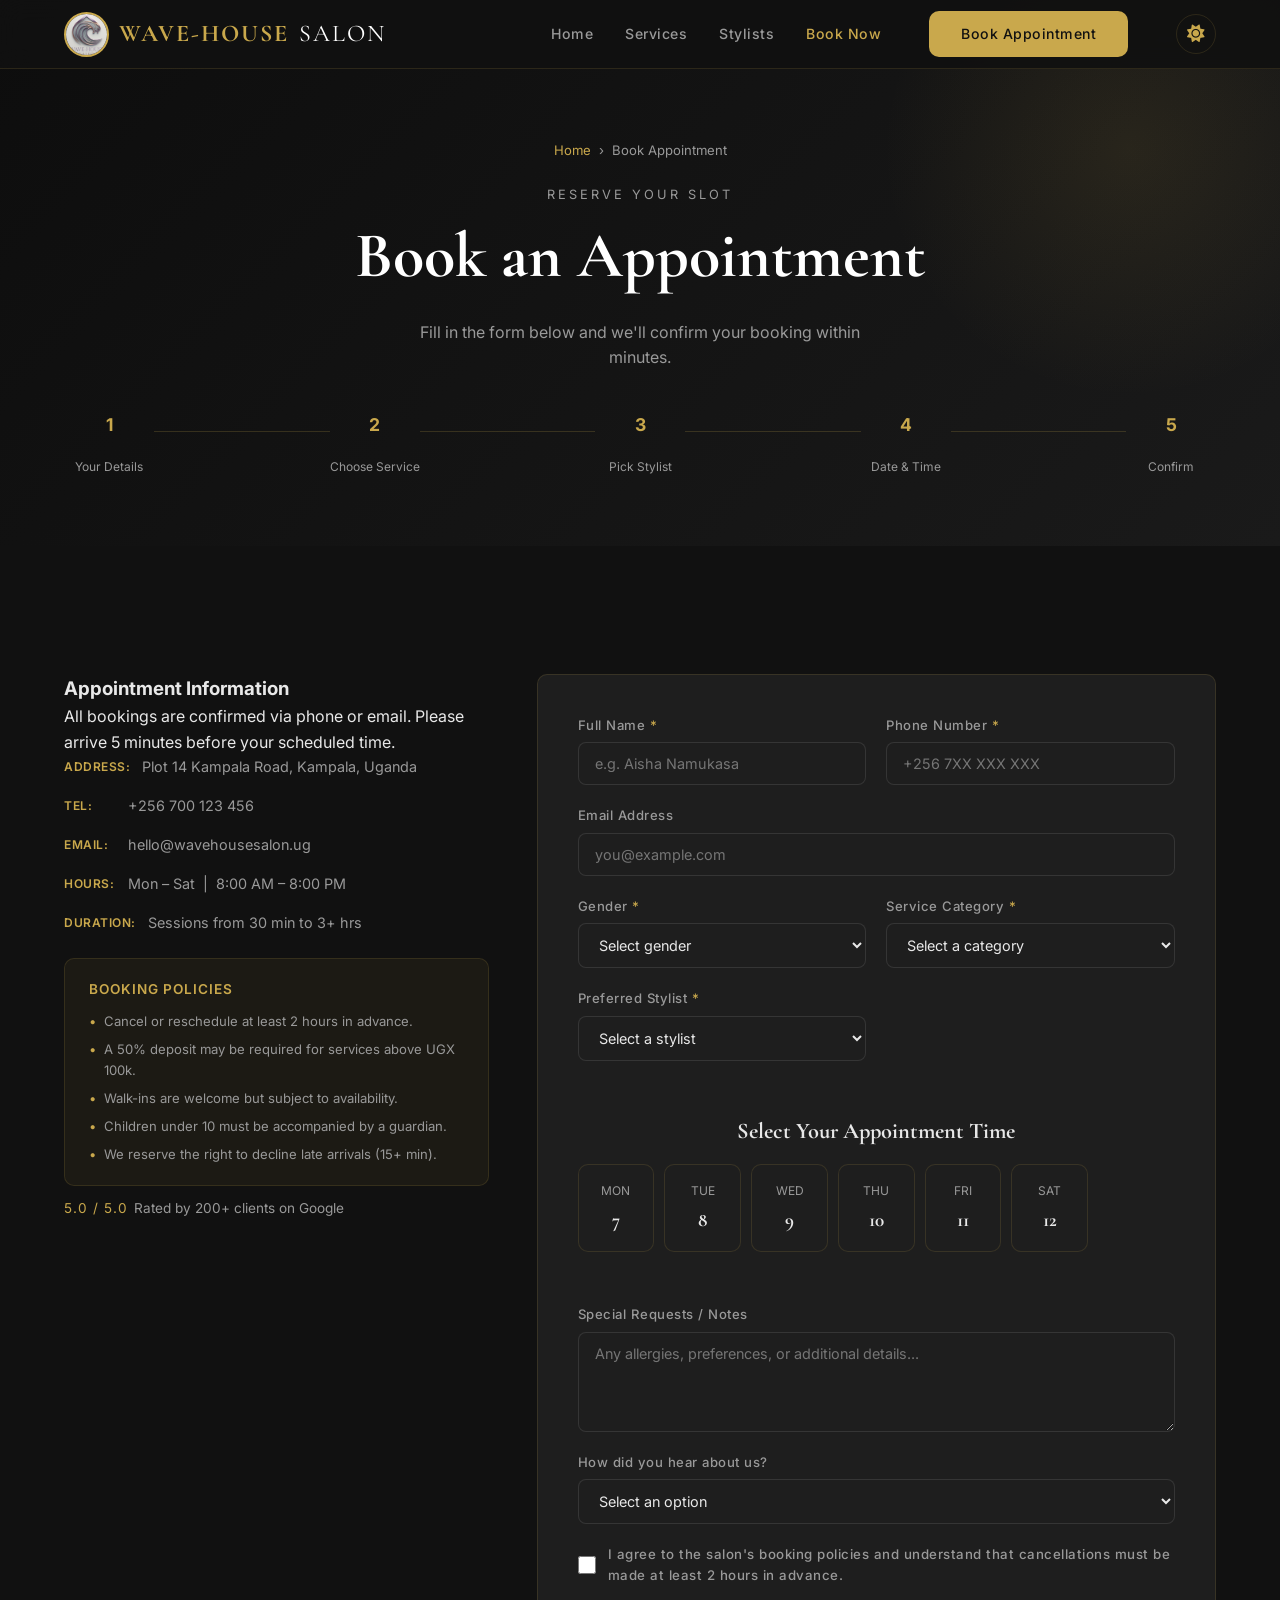
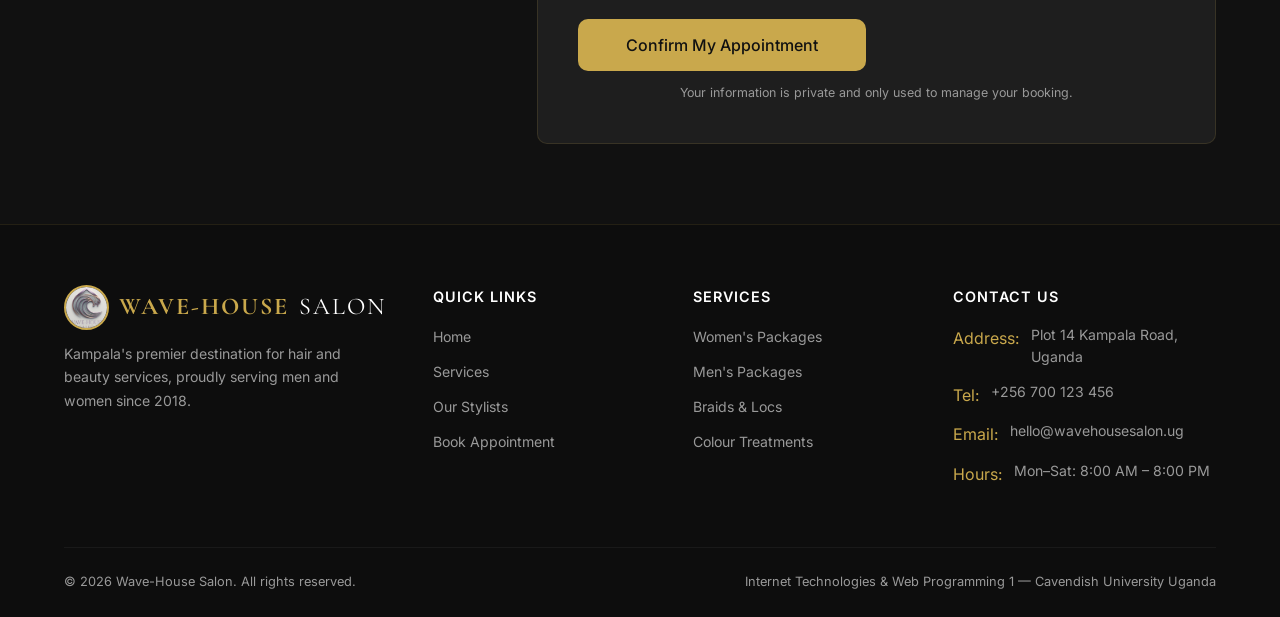
==== booking.html @ 5e9b8c86 "Added portfolio gallery with style images" ====
<!DOCTYPE html>
<html lang="en">
<head>
  <meta charset="UTF-8" />
  <meta name="viewport" content="width=device-width, initial-scale=1.0" />
  <meta name="description" content="Book a hair or beauty appointment at Wave-House Salon Kampala. Choose your service, stylist, and preferred date and time." />
  <title>Book Appointment | Wave-House Salon</title>
  <link rel="stylesheet" href="style.css" />
  <!-- Font Awesome for Icons -->
  <link rel="stylesheet" href="https://cdnjs.cloudflare.com/ajax/libs/font-awesome/6.0.0/css/all.min.css" />
  <!-- Theme Switcher Script (Head inclusion prevents flash) -->
  <script src="theme.js"></script>
  <style>
    /* Extra booking-page styles */
    .steps-row {
      display: flex;
      gap: 0;
      align-items: center;
      margin: 2.5rem 0 0;
      flex-wrap: wrap;
      justify-content: center;
    }
    .step {
      display: flex;
      align-items: center;
      gap: 0.6rem;
      flex-direction: column;
      text-align: center;
      min-width: 90px;
    }
    .step-num {
      color: var(--accent-color);
      font-weight: 700;
      font-size: 1.1rem;
      display: flex; align-items: center; justify-content: center;
      margin-bottom: 0.25rem;
    }
    .step-label { font-size: 0.75rem; color: var(--muted-clr); margin-top: 0.25rem; }
    .step-line {
      flex: 1;
      height: 1px;
      background: rgba(201,168,76,0.2);
      min-width: 30px;
      margin-bottom: 1.5rem;
    }
    .policy-box {
      background: rgba(201,168,76,0.06);
      border: 1px solid rgba(201,168,76,0.15);
      border-radius: var(--radius);
      padding: 1.25rem 1.5rem;
      margin-top: 1.5rem;
    }
    .policy-box h4 {
      font-size: 0.85rem;
      font-weight: 600;
      color: var(--accent-color);
      margin-bottom: 0.6rem;
      text-transform: uppercase;
      letter-spacing: 1px;
    }
    .policy-box ul {
      display: flex;
      flex-direction: column;
      gap: 0.45rem;
    }
    .policy-box ul li {
      font-size: 0.82rem;
      color: var(--muted-clr);
      display: flex;
      gap: 0.5rem;
      align-items: flex-start;
    }
    .policy-box ul li::before { content: '•'; color: var(--accent-color); }
    .rating-row {
      display: flex;
      align-items: center;
      gap: 0.35rem;
      margin-top: 0.75rem;
      font-size: 0.85rem;
      color: var(--muted-clr);
    }
    .stars { color: var(--accent-color); letter-spacing: 1px; }
    input[type="date"]::-webkit-calendar-picker-indicator,
    input[type="time"]::-webkit-calendar-picker-indicator {
      filter: invert(0.5); /* Responsive to theme */
      cursor: pointer;
    }
  </style>
</head>
<body>

  <!-- NAVBAR -->
  <nav class="navbar" role="navigation" aria-label="Main navigation">
    <div class="container nav-inner">
      <a href="index.html" class="nav-logo">
        <img src="logo.jpeg" alt="Wave-House Salon Logo">
        WAVE-HOUSE<span>SALON</span>
      </a>
      <ul class="nav-links">
        <li><a href="index.html" id="nav-home">Home</a></li>
        <li><a href="services.html" id="nav-services">Services</a></li>
        <li><a href="stylists.html" id="nav-stylists">Stylists</a></li>
        <li><a href="booking.html" class="active" id="nav-booking">Book Now</a></li>
        <li><a href="booking.html" class="btn btn-gold nav-cta" id="nav-cta-btn">Book Appointment</a></li>
        <li>
          <button class="theme-toggle" id="theme-toggle" aria-label="Toggle Light/Dark Mode">
            <i class="fas fa-moon"></i>
          </button>
        </li>
      </ul>
      <button class="hamburger" id="hamburger-btn" aria-label="Open menu" aria-expanded="false">
        <span></span><span></span><span></span>
      </button>
    </div>
  </nav>

  <div class="mobile-nav" id="mobile-nav" aria-hidden="true">
    <a href="index.html">Home</a>
    <a href="services.html">Services</a>
    <a href="stylists.html">Stylists</a>
    <a href="booking.html">Book Now</a>
    <a href="booking.html" class="btn btn-gold" style="text-align:center;margin-top:0.5rem;">Book Appointment</a>
  </div>

  <!-- PAGE HEADER -->
  <header class="page-header" id="page-header">
    <div class="container">
      <nav class="breadcrumb" aria-label="Breadcrumb">
        <a href="index.html">Home</a>
        <span>›</span>
        <span>Book Appointment</span>
      </nav>
      <p class="section-label">Reserve Your Slot</p>
      <h1>Book an Appointment</h1>
      <p>Fill in the form below and we'll confirm your booking within minutes.</p>

      <!-- Steps -->
      <div class="steps-row" aria-label="Booking steps">
        <div class="step">
          <div class="step-num">1</div>
          <span class="step-label">Your Details</span>
        </div>
        <div class="step-line"></div>
        <div class="step">
          <div class="step-num">2</div>
          <span class="step-label">Choose Service</span>
        </div>
        <div class="step-line"></div>
        <div class="step">
          <div class="step-num">3</div>
          <span class="step-label">Pick Stylist</span>
        </div>
        <div class="step-line"></div>
        <div class="step">
          <div class="step-num">4</div>
          <span class="step-label">Date &amp; Time</span>
        </div>
        <div class="step-line"></div>
        <div class="step">
          <div class="step-num">5</div>
          <span class="step-label">Confirm</span>
        </div>
      </div>
    </div>
  </header>

  <!-- BOOKING SECTION -->
  <section class="section booking-section" id="booking-section" aria-labelledby="booking-form-title">
    <div class="container">
      <div class="booking-wrapper">

        <!-- LEFT: Info Panel -->
        <aside aria-label="Booking information">
          <h3 id="booking-form-title">Appointment Information</h3>
          <p>All bookings are confirmed via phone or email. Please arrive 5 minutes before your scheduled time.</p>

          <div class="info-items" id="info-items">
            <div class="info-item">
              <span>Address:</span>
              <span>Plot 14 Kampala Road, Kampala, Uganda</span>
            </div>
            <div class="info-item">
              <span>Tel:</span>
              <span>+256 700 123 456</span>
            </div>
            <div class="info-item">
              <span>Email:</span>
              <span>hello@wavehousesalon.ug</span>
            </div>
            <div class="info-item">
              <span>Hours:</span>
              <span>Mon – Sat &nbsp;|&nbsp; 8:00 AM – 8:00 PM</span>
            </div>
            <div class="info-item">
              <span>Duration:</span>
              <span>Sessions from 30 min to 3+ hrs</span>
            </div>
          </div>

          <div class="policy-box" id="booking-policies">
            <h4>Booking Policies</h4>
            <ul>
              <li>Cancel or reschedule at least 2 hours in advance.</li>
              <li>A 50% deposit may be required for services above UGX 100k.</li>
              <li>Walk-ins are welcome but subject to availability.</li>
              <li>Children under 10 must be accompanied by a guardian.</li>
              <li>We reserve the right to decline late arrivals (15+ min).</li>
            </ul>
          </div>

          <div class="rating-row" id="salon-rating">
            <span class="stars">5.0 / 5.0</span>
            <span>Rated by 200+ clients on Google</span>
          </div>
        </aside>

        <!-- RIGHT: Booking Form -->
        <div class="booking-form-card" id="booking-form-card">
          <form id="booking-form" novalidate aria-labelledby="booking-form-title">
            <div class="form-grid">

              <!-- Full Name -->
              <div class="form-group" id="group-fullname">
                <label for="fullname">Full Name <span style="color:var(--accent-color)">*</span></label>
                <input
                  type="text"
                  id="fullname"
                  name="fullname"
                  placeholder="e.g. Aisha Namukasa"
                  required
                  autocomplete="name"
                />
              </div>

              <!-- Phone -->
              <div class="form-group" id="group-phone">
                <label for="phone">Phone Number <span style="color:var(--accent-color)">*</span></label>
                <input
                  type="tel"
                  id="phone"
                  name="phone"
                  placeholder="+256 7XX XXX XXX"
                  required
                  autocomplete="tel"
                />
              </div>

              <!-- Email -->
              <div class="form-group form-col-2" id="group-email">
                <label for="email">Email Address</label>
                <input
                  type="email"
                  id="email"
                  name="email"
                  placeholder="you@example.com"
                  autocomplete="email"
                />
              </div>

              <!-- Gender -->
              <div class="form-group" id="group-gender">
                <label for="gender">Gender <span style="color:var(--clr-gold)">*</span></label>
                <select id="gender" name="gender" required>
                  <option value="" disabled selected>Select gender</option>
                  <option value="female">Female</option>
                  <option value="male">Male</option>
                  <option value="prefer-not">Prefer not to say</option>
                </select>
              </div>

              <!-- Service Category -->
              <div class="form-group" id="group-category">
                <label for="service-category">Service Category <span style="color:var(--clr-gold)">*</span></label>
                <select id="service-category" name="service-category" required>
                  <option value="" disabled selected>Select a category</option>
                  <optgroup label="Women's Services">
                    <option value="wash-blowout">Wash &amp; Blowout — UGX 45,000</option>
                    <option value="colour-highlights">Colour &amp; Highlights — UGX 120,000</option>
                    <option value="balayage">Balayage &amp; Ombré — UGX 160,000</option>
                    <option value="box-braids">Box Braids — UGX 80,000</option>
                    <option value="knotless-braids">Knotless Braids — UGX 100,000</option>
                    <option value="weave-install">Weave Installation — UGX 90,000</option>
                  </optgroup>
                  <optgroup label="Men's Services">
                    <option value="classic-cut">Classic Haircut — UGX 30,000</option>
                    <option value="fade-cut">Fade &amp; Taper — UGX 35,000</option>
                    <option value="beard-trim">Beard Trim &amp; Shape — UGX 20,000</option>
                    <option value="cut-beard-combo">Cut &amp; Beard Combo — UGX 45,000</option>
                  </optgroup>
                  <optgroup label="Unisex">
                    <option value="dreadlock-install">Dreadlock Installation — UGX 150,000</option>
                    <option value="loc-retwist">Loc Retwist — UGX 60,000</option>
                  </optgroup>
                </select>
              </div>

              <!-- Preferred Stylist -->
              <div class="form-group" id="group-stylist">
                <label for="stylist">Preferred Stylist <span style="color:var(--clr-gold)">*</span></label>
                <select id="stylist" name="stylist" required>
                  <option value="" disabled selected>Select a stylist</option>
                  <option value="amara-nakato">Amara Nakato — Senior Stylist (Women's)</option>
                  <option value="grace-atim">Grace Atim — Colour Specialist (Women's)</option>
                  <option value="sarah-nambi">Sarah Nambi — Braids &amp; Weaves Specialist</option>
                  <option value="david-ssemakula">David Ssemakula — Master Barber (Men's)</option>
                  <option value="brian-kato">Brian Kato — Barber &amp; Loctician</option>
                  <option value="james-okello">James Okello — Men's Stylist</option>
                  <option value="no-preference">No Preference (Next Available)</option>
                </select>
              </div>

              <!-- Interactive Calendar Section -->
              <section class="calendar-section" id="booking-calendar">
                <h3 class="calendar-header">Select Your Appointment Time</h3>
                <div class="calendar-container" id="calendar-grid">
                  <!-- JS will populate dates here -->
                </div>
                
                <div id="slots-wrapper" style="display:none;">
                  <h4 style="font-size:0.9rem; color:var(--muted-clr); margin-bottom:0.5rem;">Available Slots</h4>
                  <div class="slots-container" id="time-slots">
                    <!-- JS will populate slots here -->
                  </div>
                </div>

                <!-- Hidden inputs to store selection for form submission -->
                <input type="hidden" id="appt-date" name="appt-date" required>
                <input type="hidden" id="appt-time" name="appt-time" required>
              </section>

              <!-- Special Requests -->
              <div class="form-group form-col-2" id="group-notes">
                <label for="notes">Special Requests / Notes</label>
                <textarea
                  id="notes"
                  name="notes"
                  placeholder="Any allergies, preferences, or additional details..."
                ></textarea>
              </div>

              <!-- How did you hear -->
              <div class="form-group form-col-2" id="group-referral">
                <label for="referral">How did you hear about us?</label>
                <select id="referral" name="referral">
                  <option value="" disabled selected>Select an option</option>
                  <option value="google">Google Search</option>
                  <option value="instagram">Instagram</option>
                  <option value="facebook">Facebook</option>
                  <option value="friend">Friend / Family Referral</option>
                  <option value="walk-in">Walk-in / Signage</option>
                  <option value="other">Other</option>
                </select>
              </div>

              <!-- Terms -->
              <div class="form-group form-col-2" id="group-terms" style="flex-direction:row;align-items:center;gap:0.75rem;">
                <input
                  type="checkbox"
                  id="terms"
                  name="terms"
                  required
                  style="width:18px;height:18px;accent-color:var(--clr-gold);flex-shrink:0;"
                />
                <label for="terms" style="font-size:0.83rem;color:var(--clr-muted);cursor:pointer;">
                  I agree to the salon's booking policies and understand that cancellations must be made at least 2 hours in advance.
                </label>
              </div>

              <!-- Submit -->
              <div class="form-col-2" style="grid-column:span 1;">
                <button type="submit" class="btn btn-gold form-submit" id="submit-btn">
                  Confirm My Appointment
                </button>
              </div>

            </div><!-- /form-grid -->

            <p class="form-note" id="form-note">
              Your information is private and only used to manage your booking.
            </p>

            <!-- Success Message -->
            <div class="success-msg" id="success-msg" role="alert" aria-live="polite">
              Booking received! We'll contact you shortly on the number provided to confirm your slot.
            </div>

          </form>
        </div>

      </div><!-- /booking-wrapper -->
    </div>
  </section>

  <!-- FOOTER -->
  <footer class="footer" id="main-footer">
    <div class="container">
      <div class="footer-grid">
        <div class="footer-brand">
          <a href="index.html" class="nav-logo">
            <img src="logo.jpeg" alt="Wave-House Salon Logo">
            WAVE-HOUSE<span>SALON</span>
          </a>
          <p>Kampala's premier destination for hair and beauty services, proudly serving men and women since 2018.</p>
        </div>
        <div class="footer-col">
          <h4>Quick Links</h4>
          <ul>
            <li><a href="index.html">Home</a></li>
            <li><a href="services.html">Services</a></li>
            <li><a href="stylists.html">Our Stylists</a></li>
            <li><a href="booking.html">Book Appointment</a></li>
          </ul>
        </div>
        <div class="footer-col">
          <h4>Services</h4>
          <ul>
            <li><a href="services.html#women">Women's Packages</a></li>
            <li><a href="services.html#men">Men's Packages</a></li>
            <li><a href="services.html#braids">Braids &amp; Locs</a></li>
            <li><a href="services.html#colour">Colour Treatments</a></li>
          </ul>
        </div>
        <div class="footer-col">
          <h4>Contact Us</h4>
          <div class="footer-contact-item"><span>Address:</span><span>Plot 14 Kampala Road, Uganda</span></div>
          <div class="footer-contact-item"><span>Tel:</span><span>+256 700 123 456</span></div>
          <div class="footer-contact-item"><span>Email:</span><span>hello@wavehousesalon.ug</span></div>
          <div class="footer-contact-item"><span>Hours:</span><span>Mon–Sat: 8:00 AM – 8:00 PM</span></div>
        </div>
      </div>
      <div class="footer-bottom">
        <p>&copy; 2026 Wave-House Salon. All rights reserved.</p>
        <p>Internet Technologies &amp; Web Programming 1 — Cavendish University Uganda</p>
      </div>
    </div>
  </footer>

  <script>
    // --- Select Elements ---
    const hamburger      = document.getElementById('hamburger-btn');
    const mobileNav      = document.getElementById('mobile-nav');
    const calendarGrid   = document.getElementById('calendar-grid');
    const slotsWrapper   = document.getElementById('slots-wrapper');
    const timeSlots      = document.getElementById('time-slots');
    const apptDateInput  = document.getElementById('appt-date');
    const apptTimeInput  = document.getElementById('appt-time');
    const stylistSelect  = document.getElementById('stylist');
    const submitBtn      = document.getElementById('submit-btn');
    const form           = document.getElementById('booking-form');
    const successMsg     = document.getElementById('success-msg');

    // --- Mobile menu ---
    if (hamburger && mobileNav) {
      hamburger.addEventListener('click', () => {
        const isOpen = mobileNav.classList.toggle('open');
        hamburger.setAttribute('aria-expanded', isOpen);
        mobileNav.setAttribute('aria-hidden', !isOpen);
      });
      mobileNav.querySelectorAll('a').forEach(link => {
        link.addEventListener('click', () => {
          mobileNav.classList.remove('open');
          hamburger.setAttribute('aria-expanded', 'false');
        });
      });
    }

    // --- Interactive Calendar Logic ---
    const bookedAppointments = [
      { date: new Date().toISOString().split('T')[0], time: '10:00', stylist: 'amara-nakato' },
      { date: new Date().toISOString().split('T')[0], time: '14:00', stylist: 'amara-nakato' }
    ];

    function initCalendar() {
      if (!calendarGrid) return;
      calendarGrid.innerHTML = ''; // Clear fallback
      const days = ['Sun', 'Mon', 'Tue', 'Wed', 'Thu', 'Fri', 'Sat'];
      const today = new Date();
      
      for (let i = 0; i < 7; i++) {
        const date = new Date();
        date.setDate(today.getDate() + i);
        if (date.getDay() === 0) continue; // Skip Sundays

        const dateString = date.toISOString().split('T')[0];
        const dayCard = document.createElement('div');
        dayCard.className = 'calendar-day';
        dayCard.innerHTML = `<span class="day-name">${days[date.getDay()]}</span><span class="day-date">${date.getDate()}</span>`;
        
        dayCard.addEventListener('click', () => {
          document.querySelectorAll('.calendar-day').forEach(d => d.classList.remove('active'));
          dayCard.classList.add('active');
          apptDateInput.value = dateString;
          showTimeSlots(dateString);
        });
        calendarGrid.appendChild(dayCard);
      }
    }

    function showTimeSlots(date) {
      if (!slotsWrapper || !timeSlots) return;
      slotsWrapper.style.display = 'block';
      timeSlots.innerHTML = '';
      const stylist = stylistSelect.value;
      const hours = ['08:00', '09:00', '10:00', '11:00', '12:00', '13:00', '14:00', '15:00', '16:00', '17:00', '18:00', '19:00'];
      
      hours.forEach(time => {
        const isBooked = bookedAppointments.some(app => app.date === date && app.time === time && app.stylist === stylist);
        const slot = document.createElement('div');
        slot.className = `time-slot ${isBooked ? 'booked' : 'available'}`;
        slot.textContent = time;
        
        if (!isBooked) {
          slot.addEventListener('click', () => {
            document.querySelectorAll('.time-slot').forEach(s => s.classList.remove('selected'));
            slot.classList.add('selected');
            apptTimeInput.value = time;
          });
        }
        timeSlots.appendChild(slot);
      });
      apptTimeInput.value = '';
    }

    if (stylistSelect) {
      stylistSelect.addEventListener('change', () => {
        if (apptDateInput.value) showTimeSlots(apptDateInput.value);
      });
    }

    initCalendar();

    // --- Pre-fill service from URL ---
    const params = new URLSearchParams(window.location.search);
    const serviceParam = params.get('service');
    if (serviceParam) {
      const select = document.getElementById('service-category');
      if (select) {
        const option = select.querySelector(`option[value="${serviceParam}"]`);
        if (option) { option.selected = true; }
      }
    }

    // --- Form submission ---
    if (form) {
      form.addEventListener('submit', (e) => {
        e.preventDefault();
        const required = form.querySelectorAll('[required]');
        let valid = true;
        required.forEach(field => {
          if (!field.value.trim() && field.type !== 'checkbox') {
            field.style.borderColor = '#e05a5a';
            valid = false;
          } else if (field.type === 'checkbox' && !field.checked) {
            valid = false;
          } else {
            field.style.borderColor = '';
          }
        });

        if (!valid) {
          submitBtn.textContent = 'Please select a date and time';
          submitBtn.style.background = '#444';
          setTimeout(() => {
            submitBtn.textContent = 'Confirm My Appointment';
            submitBtn.style.background = '';
          }, 2500);
          return;
        }

        submitBtn.textContent = 'Submitting...';
        submitBtn.disabled = true;

        setTimeout(() => {
          bookedAppointments.push({
            date: apptDateInput.value,
            time: apptTimeInput.value,
            stylist: stylistSelect.value
          });

          successMsg.style.display = 'block';
          form.reset();
          document.querySelectorAll('.calendar-day').forEach(d => d.classList.remove('active'));
          slotsWrapper.style.display = 'none';
          submitBtn.textContent = 'Confirm My Appointment';
          submitBtn.disabled = false;
          successMsg.scrollIntoView({ behavior: 'smooth', block: 'nearest' });
        }, 1200);
      });
    }

  </script>

</body>
</html>
---- style.css ----
/* ===========================
   Wave-House Salon — Global Styles
   style.css
   =========================== */

/* --- Google Fonts --- */
@import url('https://fonts.googleapis.com/css2?family=Cormorant+Garamond:wght@400;600;700&family=Inter:wght@300;400;500;600&display=swap');

/* --- CSS Custom Properties --- */
:root {
  /* Default: Light Mode */
  --bg-color:     #f4f4f4;
  --text-color:   #111111;
  --accent-color: #c9a84c;
  --card-bg:      #ffffff;
  --nav-bg:       rgba(244, 244, 244, 0.95);
  --border-clr:   rgba(0,0,0,0.1);
  --muted-clr:    #666666;
  
  --clr-gold:    #c9a84c;
  --clr-gold-lt: #e2c97e;
  --radius:      10px;
  --shadow:      0 8px 32px rgba(0,0,0,0.1);
  --transition:  0.4s ease;
  --font-head:   'Cormorant Garamond', serif;
  --font-body:   'Inter', sans-serif;
  --max-w:       1200px;

  /* Theme-aware backgrounds */
  --hero-bg:     linear-gradient(135deg, #ffffff 0%, #f4f4f4 100%);
  --footer-bg:   #ffffff;
  --header-bg:   linear-gradient(135deg, #f4f4f4, #ffffff);
  --cta-bg:      linear-gradient(135deg, #fcfcfc, #f4f4f4);
  
  /* Missing variables for consistency */
  --clr-white:   #111111; /* Dark in light mode */
  --clr-card:    #ffffff;
  --clr-muted:   #666666;
  --clr-dark3:   #e0e0e0;
}

[data-theme="dark"] {
  --bg-color:     #111111;
  --text-color:   #e8e8e8;
  --accent-color: #c9a84c;
  --card-bg:      #1e1e1e;
  --nav-bg:       rgba(17,17,17,0.92);
  --border-clr:   rgba(201,168,76,0.15);
  --muted-clr:    #999999;
  --shadow:       0 8px 32px rgba(0,0,0,0.45);

  /* Section Backgrounds */
  --hero-bg:     linear-gradient(135deg, #0d0d0d 0%, #1a1a1a 50%, #0f0e0b 100%);
  --footer-bg:   #0d0d0d;
  --header-bg:   linear-gradient(135deg, #0d0d0d, #1a1a1a);
  --cta-bg:      linear-gradient(135deg, #1a1408, #1e1a0e);

  /* Consistency variables */
  --clr-white:   #ffffff;
  --clr-card:    #1e1e1e;
  --clr-muted:   #999999;
  --clr-dark3:   #252525;
  --clr-gold:    #c9a84c;
}

/* --- Reset --- */
*, *::before, *::after { box-sizing: border-box; margin: 0; padding: 0; }
html { scroll-behavior: smooth; }
body {
  font-family: var(--font-body);
  background: var(--bg-color);
  color: var(--text-color);
  line-height: 1.6;
  font-size: 16px;
  transition: background-color var(--transition), color var(--transition);
}
img { max-width: 100%; display: block; }
a  { text-decoration: none; color: inherit; }
ul { list-style: none; }

/* --- Utility Classes --- */
.container  { width: 90%; max-width: var(--max-w); margin: 0 auto; }
.section    { padding: 80px 0; }
.section-sm { padding: 50px 0; }
.text-gold  { color: var(--accent-color); }
.text-center{ text-align: center; }
.mt-1 { margin-top: 0.5rem; }
.mt-2 { margin-top: 1rem;   }
.mt-3 { margin-top: 1.5rem; }
.mt-4 { margin-top: 2rem;   }

.section-label {
  font-size: 0.8rem;
  letter-spacing: 3px;
  text-transform: uppercase;
  color: var(--accent-color);
  margin-bottom: 0.5rem;
}
.section-title {
  font-family: var(--font-head);
  font-size: clamp(2rem, 5vw, 3rem);
  font-weight: 700;
  line-height: 1.2;
  color: var(--text-color);
}
.section-sub {
  color: var(--muted-clr);
  max-width: 560px;
  margin: 0.75rem auto 0;
}

/* --- Buttons --- */
.btn {
  display: inline-block;
  padding: 0.75rem 2rem;
  border-radius: var(--radius);
  font-family: var(--font-body);
  font-size: 0.9rem;
  font-weight: 500;
  cursor: pointer;
  transition: var(--transition);
  border: none;
}
.btn-gold {
  background: var(--accent-color);
  color: #111;
}
.btn-gold:hover { background: var(--clr-gold-lt); transform: translateY(-2px); }
.btn-outline {
  background: transparent;
  border: 1.5px solid var(--accent-color);
  color: var(--accent-color);
}
.btn-outline:hover {
  background: var(--accent-color);
  color: #111;
  transform: translateY(-2px);
}

/* ===========================
   NAVBAR
   =========================== */
.navbar {
  position: fixed;
  top: 0; left: 0; right: 0;
  z-index: 1000;
  background: var(--nav-bg);
  backdrop-filter: blur(12px);
  border-bottom: 1px solid var(--border-clr);
  transition: var(--transition);
}
.nav-inner {
  display: flex;
  align-items: center;
  justify-content: space-between;
  height: 68px;
}
.nav-logo {
  display: flex;
  align-items: center;
  gap: 10px;
  font-family: var(--font-head);
  font-size: 1.5rem;
  font-weight: 700;
  letter-spacing: 2px;
  color: var(--accent-color);
  text-decoration: none;
}
.nav-logo img {
  height: 45px;
  width: 45px;
  object-fit: cover;
  border-radius: 50%;
  border: 2px solid var(--accent-color);
}
.nav-logo span {
  color: var(--clr-white);
  font-weight: 400;
}
.theme-toggle {
  background: none;
  border: 1px solid var(--border-clr);
  color: var(--accent-color);
  width: 40px;
  height: 40px;
  border-radius: 50%;
  display: flex;
  align-items: center;
  justify-content: center;
  cursor: pointer;
  transition: var(--transition);
  margin-left: 1rem;
  font-size: 1.1rem;
}
.theme-toggle:hover {
  background: var(--accent-color);
  color: #111;
  transform: rotate(15deg);
}
.nav-links {
  display: none;
  gap: 2rem;
  align-items: center;
}
.nav-links a {
  font-size: 0.88rem;
  font-weight: 500;
  color: var(--muted-clr);
  letter-spacing: 0.5px;
  transition: color var(--transition);
}
.nav-links a:hover, .nav-links a.active { color: var(--accent-color); }
.nav-links a.btn { color: #111; }
.nav-cta { margin-left: 1rem; }
.hamburger {
  display: flex;
  flex-direction: column;
  gap: 5px;
  cursor: pointer;
  padding: 4px;
  background: none;
  border: none;
}
.hamburger span {
  display: block;
  width: 24px;
  height: 2px;
  background: var(--accent-color);
  transition: var(--transition);
}
/* Mobile Nav */
.mobile-nav {
  display: none;
  position: fixed;
  top: 68px; left: 0; right: 0;
  background: var(--bg-color);
  border-top: 1px solid rgba(201,168,76,0.15);
  padding: 1.5rem 2rem;
  z-index: 999;
  flex-direction: column;
  gap: 1rem;
}
.mobile-nav.open { display: flex; }
.mobile-nav a {
  color: var(--muted-clr);
  font-size: 1rem;
  padding: 0.5rem 0;
  border-bottom: 1px solid rgba(255,255,255,0.05);
  transition: color var(--transition);
}
.mobile-nav a:hover { color: var(--accent-color); }
.mobile-nav a.btn { color: #111; }

/* ===========================
   HERO SECTION
   =========================== */
.hero {
  min-height: 100vh;
  display: flex;
  align-items: center;
  position: relative;
  overflow: hidden;
  padding-top: 68px;
  background: var(--hero-bg);
}
.hero::before {
  content: '';
  position: absolute;
  top: -200px; right: -200px;
  width: 600px; height: 600px;
  background: radial-gradient(circle, rgba(177,151,196,0.12) 0%, transparent 70%);
  pointer-events: none;
}
.hero::after {
  content: '';
  position: absolute;
  bottom: -150px; left: -150px;
  width: 400px; height: 400px;
  background: radial-gradient(circle, rgba(177,151,196,0.07) 0%, transparent 70%);
  pointer-events: none;
}
.hero-content {
  position: relative;
  z-index: 1;
  max-width: 680px;
}
.hero-badge {
  display: inline-flex;
  align-items: center;
  gap: 0.5rem;
  font-size: 0.78rem;
  color: var(--accent-color);
  letter-spacing: 2px;
  text-transform: uppercase;
  margin-bottom: 1.5rem;
}
.hero h1 {
  font-family: var(--font-head);
  font-size: clamp(2.8rem, 7vw, 5.5rem);
  font-weight: 700;
  line-height: 1.1;
  color: var(--clr-white);
  margin-bottom: 1.25rem;
}
.hero h1 em {
  font-style: italic;
  color: var(--accent-color);
}
.hero p {
  font-size: 1.05rem;
  color: var(--muted-clr);
  max-width: 500px;
  margin-bottom: 2.5rem;
  line-height: 1.8;
}
.hero-actions { display: flex; gap: 1rem; flex-wrap: wrap; }
.hero-stats {
  margin-top: 4rem;
  display: flex;
  gap: 2.5rem;
  flex-wrap: wrap;
}
.stat-item { text-align: left; }
.stat-num {
  font-family: var(--font-head);
  font-size: 2.2rem;
  font-weight: 700;
  color: var(--accent-color);
  display: block;
}
.stat-label { font-size: 0.78rem; color: var(--muted-clr); letter-spacing: 1px; }

/* ===========================
   FEATURES / VALUE PROPS
   =========================== */
.features-grid {
  display: grid;
  grid-template-columns: 1fr;
  gap: 1.5rem;
  margin-top: 3rem;
}
.feature-card {
  background: var(--card-bg);
  border: 1px solid rgba(177,151,196,0.1);
  border-radius: var(--radius);
  padding: 2rem;
  transition: var(--transition);
  position: relative;
  overflow: hidden;
}
.feature-card:hover {
  border-color: rgba(177,151,196,0.4);
  transform: translateY(-4px);
  box-shadow: var(--shadow);
}
.feature-icon {
  font-family: var(--font-head);
  font-size: 2rem;
  font-weight: 700;
  color: var(--accent-color);
  margin-bottom: 1rem;
  display: block;
  letter-spacing: 1px;
}
.feature-card h3 {
  font-family: var(--font-head);
  font-size: 1.4rem;
  color: var(--clr-white);
  margin-bottom: 0.5rem;
}
.feature-card p { color: var(--muted-clr); font-size: 0.9rem; }

/* ===========================
   SERVICES PREVIEW (index)
   =========================== */
.services-preview {
  background: var(--bg-color);
}
.services-tabs {
  display: flex;
  gap: 1rem;
  margin: 2rem 0;
  border-bottom: 1px solid rgba(255,255,255,0.08);
  padding-bottom: 0;
  flex-wrap: wrap;
}
.tab-btn {
  background: none;
  border: none;
  color: var(--muted-clr);
  font-family: var(--font-body);
  font-size: 0.9rem;
  font-weight: 500;
  padding: 0.6rem 1.5rem;
  cursor: pointer;
  border-bottom: 2px solid transparent;
  margin-bottom: -1px;
  transition: var(--transition);
}
.tab-btn.active, .tab-btn:hover {
  color: var(--accent-color);
  border-bottom-color: var(--accent-color);
}
.tab-panel { display: none; }
.tab-panel.active { display: block; }
.cards-grid {
  display: grid;
  grid-template-columns: 1fr;
  gap: 1.25rem;
  margin-top: 1.5rem;
}
.service-card {
  background: var(--card-bg);
  border: 1px solid rgba(255,255,255,0.06);
  border-radius: var(--radius);
  padding: 1.75rem;
  display: flex;
  align-items: flex-start;
  gap: 1.25rem;
  transition: var(--transition);
}
.service-card:hover {
  border-color: rgba(177,151,196,0.3);
  box-shadow: 0 4px 24px rgba(0,0,0,0.4);
}
.service-icon-wrap {
  width: auto; height: auto;
  display: flex; align-items: center; justify-content: center;
  font-family: var(--font-head);
  font-size: 0.95rem;
  font-weight: 700;
  color: var(--accent-color);
  letter-spacing: 0.5px;
  flex-shrink: 0;
}
.service-info h4 {
  font-family: var(--font-head);
  font-size: 1.2rem;
  color: var(--clr-white);
  margin-bottom: 0.3rem;
}
.service-info p { color: var(--muted-clr); font-size: 0.85rem; }
.service-price {
  margin-left: auto;
  color: var(--accent-color);
  font-weight: 600;
  font-size: 1.05rem;
  white-space: nowrap;
  padding-left: 1rem;
}

/* Full Services Page cards */
.service-pkg-card {
  background: var(--card-bg);
  border: 1px solid rgba(177,151,196,0.12);
  border-radius: var(--radius);
  overflow: hidden;
  transition: var(--transition);
}
.service-pkg-card:hover {
  border-color: rgba(177,151,196,0.45);
  transform: translateY(-6px);
  box-shadow: var(--shadow);
}
.pkg-header {
  background: var(--header-bg);
  padding: 1.75rem;
  border-bottom: 1px solid var(--border-clr);
}
.pkg-header .pkg-icon {
  display: inline-flex;
  align-items: center;
  justify-content: center;
  font-family: var(--font-head);
  font-size: 1.25rem;
  font-weight: 700;
  color: var(--accent-color);
  margin-bottom: 0.75rem;
}
.pkg-header h3 {
  font-family: var(--font-head);
  font-size: 1.5rem;
  color: var(--clr-white);
}
.pkg-header .pkg-price {
  font-size: 2rem;
  font-family: var(--font-head);
  color: var(--accent-color);
  font-weight: 700;
  margin-top: 0.5rem;
}
.pkg-header .pkg-price span { 
  font-size: 0.9rem; 
  color: var(--muted-clr); 
  font-family: var(--font-body); 
  opacity: 0.85;
}
.pkg-body { padding: 1.75rem; }
.pkg-features { display: flex; flex-direction: column; gap: 0.65rem; margin-bottom: 1.5rem; }
.pkg-features li {
  font-size: 0.9rem;
  color: var(--muted-clr);
  display: flex;
  align-items: center;
  gap: 0.5rem;
}
.pkg-features li::before { content: '✓'; color: var(--accent-color); font-weight: 700; }
.pkg-badge {
  display: inline-block;
  color: var(--accent-color);
  font-size: 0.72rem;
  margin-bottom: 0.5rem;
}

/* ===========================
   STYLISTS SECTION
   =========================== */
.stylist-grid {
  display: grid;
  grid-template-columns: 1fr;
  gap: 1.5rem;
  margin-top: 3rem;
}
.stylist-card {
  background: var(--card-bg);
  border: 1px solid rgba(255,255,255,0.06);
  border-radius: var(--radius);
  overflow: hidden;
  transition: var(--transition);
  text-align: center;
}
.stylist-card:hover {
  border-color: rgba(177,151,196,0.35);
  transform: translateY(-5px);
  box-shadow: var(--shadow);
}
.stylist-img {
  width: 100%;
  height: 240px;
  object-fit: cover;
  background: var(--card-bg);
}
.stylist-placeholder {
  width: 100%;
  height: 240px;
  background: linear-gradient(135deg, #1a1510, #252015);
  display: flex;
  align-items: center;
  justify-content: center;
  font-family: var(--font-head);
  font-size: 3.5rem;
  font-weight: 700;
  color: var(--accent-color);
  letter-spacing: 2px;
  border-bottom: 1px solid rgba(177,151,196,0.15);
}
.stylist-info { padding: 1.5rem; }
.stylist-info h3 {
  font-family: var(--font-head);
  font-size: 1.4rem;
  color: var(--clr-white);
  margin-bottom: 0.25rem;
}
.stylist-role {
  color: var(--accent-color);
  font-size: 0.8rem;
  letter-spacing: 1.5px;
  text-transform: uppercase;
  margin-bottom: 0.75rem;
}
.stylist-bio { color: var(--muted-clr); font-size: 0.85rem; margin-bottom: 1rem; }
.stylist-tags { display: flex; gap: 0.4rem; flex-wrap: wrap; justify-content: center; }
.stylist-tag {
  color: var(--accent-color);
  font-size: 0.72rem;
}
.stylist-exp {
  display: inline-block;
  margin-top: 0.75rem;
  font-size: 0.8rem;
  color: var(--muted-clr);
}

/* ===========================
   PORTFOLIO GALLERY
   =========================== */
.gallery-grid {
  display: grid;
  grid-template-columns: repeat(auto-fill, minmax(280px, 1fr));
  gap: 1.5rem;
  margin-top: 3rem;
}
.gallery-item {
  position: relative;
  overflow: hidden;
  border-radius: var(--radius);
  aspect-ratio: 4 / 5;
  background: var(--card-bg);
  box-shadow: var(--shadow);
  transition: var(--transition);
}
.gallery-item:hover {
  transform: translateY(-5px);
  box-shadow: 0 12px 40px rgba(0,0,0,0.3);
}
.gallery-item img {
  width: 100%;
  height: 100%;
  object-fit: cover;
  transition: transform 0.6s ease;
}
.gallery-item:hover img {
  transform: scale(1.08);
}
.gallery-overlay {
  position: absolute;
  bottom: 0; left: 0; right: 0;
  padding: 1.5rem;
  background: linear-gradient(to top, rgba(0,0,0,0.8), transparent);
  color: #fff;
  opacity: 0;
  transition: opacity 0.4s ease;
}
.gallery-item:hover .gallery-overlay {
  opacity: 1;
}
.gallery-overlay h4 {
  font-family: var(--font-head);
  font-size: 1.25rem;
  margin-bottom: 0.25rem;
}
.gallery-overlay p {
  font-size: 0.8rem;
  opacity: 0.8;
  text-transform: uppercase;
  letter-spacing: 1px;
}

/* ===========================
   BOOKING FORM
   =========================== */
.booking-section { background: var(--bg-color); }
.booking-wrapper {
  display: grid;
  grid-template-columns: 1fr;
  gap: 3rem;
  align-items: start;
  margin-top: 3rem;
}
.booking-info h3 {
  font-family: var(--font-head);
  font-size: 1.8rem;
  color: var(--clr-white);
  margin-bottom: 1rem;
}
.booking-info p { color: var(--muted-clr); font-size: 0.9rem; margin-bottom: 1.5rem; }
.info-items { display: flex; flex-direction: column; gap: 1rem; }
.info-item { display: flex; align-items: center; gap: 0.75rem; color: var(--muted-clr); font-size: 0.9rem; }
.info-item span:first-child {
  font-size: 0.75rem;
  font-weight: 600;
  color: var(--accent-color);
  text-transform: uppercase;
  letter-spacing: 0.5px;
  min-width: 52px;
  flex-shrink: 0;
}
.booking-form-card {
  background: var(--card-bg);
  border: 1px solid rgba(201,168,76,0.15);
  border-radius: var(--radius);
  padding: 2.5rem;
}
.form-grid {
  display: grid;
  grid-template-columns: 1fr;
  gap: 1.25rem;
}
.form-group { display: flex; flex-direction: column; gap: 0.4rem; }
.form-group label {
  font-size: 0.82rem;
  font-weight: 500;
  color: var(--muted-clr);
  letter-spacing: 0.5px;
}
.form-group input,
.form-group select,
.form-group textarea {
  background: var(--card-bg);
  border: 1px solid rgba(255,255,255,0.1);
  border-radius: 8px;
  color: var(--clr-text);
  font-family: var(--font-body);
  font-size: 0.9rem;
  padding: 0.75rem 1rem;
  outline: none;
  transition: border-color var(--transition);
  width: 100%;
}
.form-group input:focus,
.form-group select:focus,
.form-group textarea:focus { border-color: var(--accent-color); }
.form-group select option { background: var(--card-bg); }
.form-group textarea { resize: vertical; min-height: 100px; }
.form-col-2 { grid-column: span 1; }
.form-submit { margin-top: 0.75rem; width: 100%; padding: 1rem; font-size: 1rem; }
.form-note { font-size: 0.78rem; color: var(--muted-clr); text-align: center; margin-top: 0.75rem; }

/* ===========================
   FOOTER
   =========================== */
.footer {
  background: var(--footer-bg);
  border-top: 1px solid rgba(201,168,76,0.12);
  padding: 60px 0 0;
}
.footer-grid {
  display: grid;
  grid-template-columns: 1fr;
  gap: 2.5rem;
  padding-bottom: 3rem;
}
.footer-brand p { color: var(--muted-clr); font-size: 0.88rem; margin-top: 0.75rem; max-width: 280px; line-height: 1.7; }
.footer-col h4 {
  color: var(--clr-white);
  font-size: 0.9rem;
  font-weight: 600;
  letter-spacing: 1px;
  margin-bottom: 1rem;
  text-transform: uppercase;
}
.footer-col ul { display: flex; flex-direction: column; gap: 0.6rem; }
.footer-col ul li a { color: var(--muted-clr); font-size: 0.88rem; transition: color var(--transition); }
.footer-col ul li a:hover { color: var(--accent-color); }
.footer-contact-item { display: flex; gap: 0.75rem; align-items: flex-start; margin-bottom: 0.75rem; }
.footer-contact-item span:first-child { color: var(--accent-color); margin-top: 2px; }
.footer-contact-item span:last-child { color: var(--muted-clr); font-size: 0.88rem; }
.footer-bottom {
  border-top: 1px solid rgba(255,255,255,0.05);
  padding: 1.5rem 0;
  display: flex;
  justify-content: space-between;
  align-items: center;
  flex-wrap: wrap;
  gap: 0.75rem;
}
.footer-bottom p { color: var(--muted-clr); font-size: 0.8rem; }

/* Page Header Banner */
.page-header {
  padding: 140px 0 70px;
  text-align: center;
  background: var(--header-bg);
  position: relative;
  overflow: hidden;
}
.page-header::before {
  content: '';
  position: absolute;
  top: -100px; right: -100px;
  width: 500px; height: 500px;
  background: radial-gradient(circle, rgba(201,168,76,0.1) 0%, transparent 70%);
}
.page-header h1 {
  font-family: var(--font-head);
  font-size: clamp(2.5rem, 6vw, 4rem);
  color: var(--clr-white);
}
.page-header p { color: var(--muted-clr); margin: 0.75rem auto 0; max-width: 500px; }
.breadcrumb {
  display: flex;
  justify-content: center;
  gap: 0.5rem;
  font-size: 0.82rem;
  color: var(--muted-clr);
  margin-bottom: 1.5rem;
}
.breadcrumb a { color: var(--accent-color); }
.breadcrumb span { color: var(--muted-clr); }

/* Success Message */
.success-msg {
  display: none;
  background: rgba(201,168,76,0.1);
  border: 1px solid rgba(201,168,76,0.35);
  border-radius: var(--radius);
  padding: 1.25rem;
  color: var(--accent-color);
  text-align: center;
  font-size: 0.95rem;
  margin-top: 1rem;
}

/* Filter Row (Services page) */
.filter-row {
  display: flex;
  gap: 0.75rem;
  flex-wrap: wrap;
  margin-top: 2rem;
  margin-bottom: 2.5rem;
}
.filter-btn {
  background: var(--card-bg);
  border: 1px solid rgba(255,255,255,0.08);
  border-radius: 50px;
  color: var(--muted-clr);
  font-family: var(--font-body);
  font-size: 0.85rem;
  padding: 0.5rem 1.25rem;
  cursor: pointer;
  transition: var(--transition);
}
.filter-btn.active, .filter-btn:hover {
  background: var(--accent-color);
  color: #111;
  border-color: var(--accent-color);
}

/* ===========================
   RESPONSIVE — Tablet 640px+
   =========================== */
@media (min-width: 640px) {
  .cards-grid    { grid-template-columns: repeat(2, 1fr); }
  .features-grid { grid-template-columns: repeat(2, 1fr); }
  .stylist-grid  { grid-template-columns: repeat(2, 1fr); }
  .form-grid     { grid-template-columns: repeat(2, 1fr); }
  .form-col-2    { grid-column: span 2; }
  .footer-grid   { grid-template-columns: repeat(2, 1fr); }
}

/* ===========================
   RESPONSIVE — Desktop 1024px+
   =========================== */
@media (min-width: 1024px) {
  .nav-links  { display: flex; }
  .hamburger  { display: none; }
  .cards-grid          { grid-template-columns: repeat(3, 1fr); }
  .features-grid       { grid-template-columns: repeat(3, 1fr); }
  .stylist-grid        { grid-template-columns: repeat(4, 1fr); }
  .footer-grid         { grid-template-columns: 1.5fr 1fr 1fr 1.2fr; }
  .booking-wrapper     { grid-template-columns: 1fr 1.6fr; }
  .hero-content        { max-width: 720px; }
}

/* ===========================
   RESPONSIVE — XL 1280px+
   =========================== */
@media (min-width: 1280px) {
  .cards-grid { grid-template-columns: repeat(4, 1fr); }
}

/* ===========================
   INTERACTIVE CALENDAR
   =========================== */
.calendar-section {
  margin-top: 2rem;
  grid-column: span 2;
}
.calendar-header {
  font-family: var(--font-head);
  font-size: 1.4rem;
  color: var(--text-color);
  margin-bottom: 1rem;
  text-align: center;
}
.calendar-container {
  display: grid;
  grid-template-columns: repeat(7, 1fr);
  gap: 10px;
  margin-bottom: 2rem;
}
.calendar-day {
  background: var(--card-bg);
  border: 1px solid var(--border-clr);
  border-radius: var(--radius);
  padding: 1rem;
  text-align: center;
  cursor: pointer;
  transition: var(--transition);
}
.calendar-day:hover {
  border-color: var(--accent-color);
  transform: translateY(-2px);
}
.calendar-day.active {
  background: var(--accent-color);
  color: #111;
  border-color: var(--accent-color);
}
.calendar-day.active .day-name, 
.calendar-day.active .day-date {
  color: #111;
}
.day-name {
  display: block;
  font-size: 0.75rem;
  text-transform: uppercase;
  color: var(--muted-clr);
  margin-bottom: 0.25rem;
}
.day-date {
  display: block;
  font-size: 1.2rem;
  font-weight: 700;
  font-family: var(--font-head);
}

.slots-container {
  display: grid;
  grid-template-columns: repeat(auto-fill, minmax(100px, 1fr));
  gap: 10px;
  margin-top: 1rem;
}
.time-slot {
  padding: 0.75rem;
  border-radius: 8px;
  text-align: center;
  font-size: 0.85rem;
  font-weight: 500;
  cursor: pointer;
  transition: var(--transition);
  border: 1px solid var(--border-clr);
}
.time-slot.available {
  background: rgba(40, 167, 69, 0.1);
  color: #28a745;
  border-color: rgba(40, 167, 69, 0.3);
}
.time-slot.available:hover {
  background: #28a745;
  color: #fff;
}
.time-slot.booked {
  background: rgba(0, 0, 0, 0.05);
  color: var(--muted-clr);
  border-color: var(--border-clr);
  cursor: not-allowed;
  opacity: 0.6;
}
.time-slot.selected {
  background: var(--accent-color) !important;
  color: #111 !important;
  border-color: var(--accent-color) !important;
}

@media (max-width: 768px) {
  .calendar-container {
    grid-template-columns: repeat(4, 1fr);
  }
}
@media (max-width: 480px) {
  .calendar-container {
    grid-template-columns: 1fr;
  }
  .calendar-day {
    display: flex;
    justify-content: space-between;
    align-items: center;
    padding: 0.75rem 1.5rem;
  }
  .day-name { margin-bottom: 0; }
}

/* ===========================
   SCROLL REVEAL ANIMATIONS
   =========================== */
.reveal {
  opacity: 0;
  transform: translateY(30px);
  transition: all 0.8s ease-out;
}
.reveal.active {
  opacity: 1;
  transform: translateY(0);
}

/* --- CTA Strip --- */
.cta-strip {
  background: var(--cta-bg);
  border-top: 1px solid rgba(201,168,76,0.2);
  border-bottom: 1px solid rgba(201,168,76,0.2);
  padding: 60px 0;
}
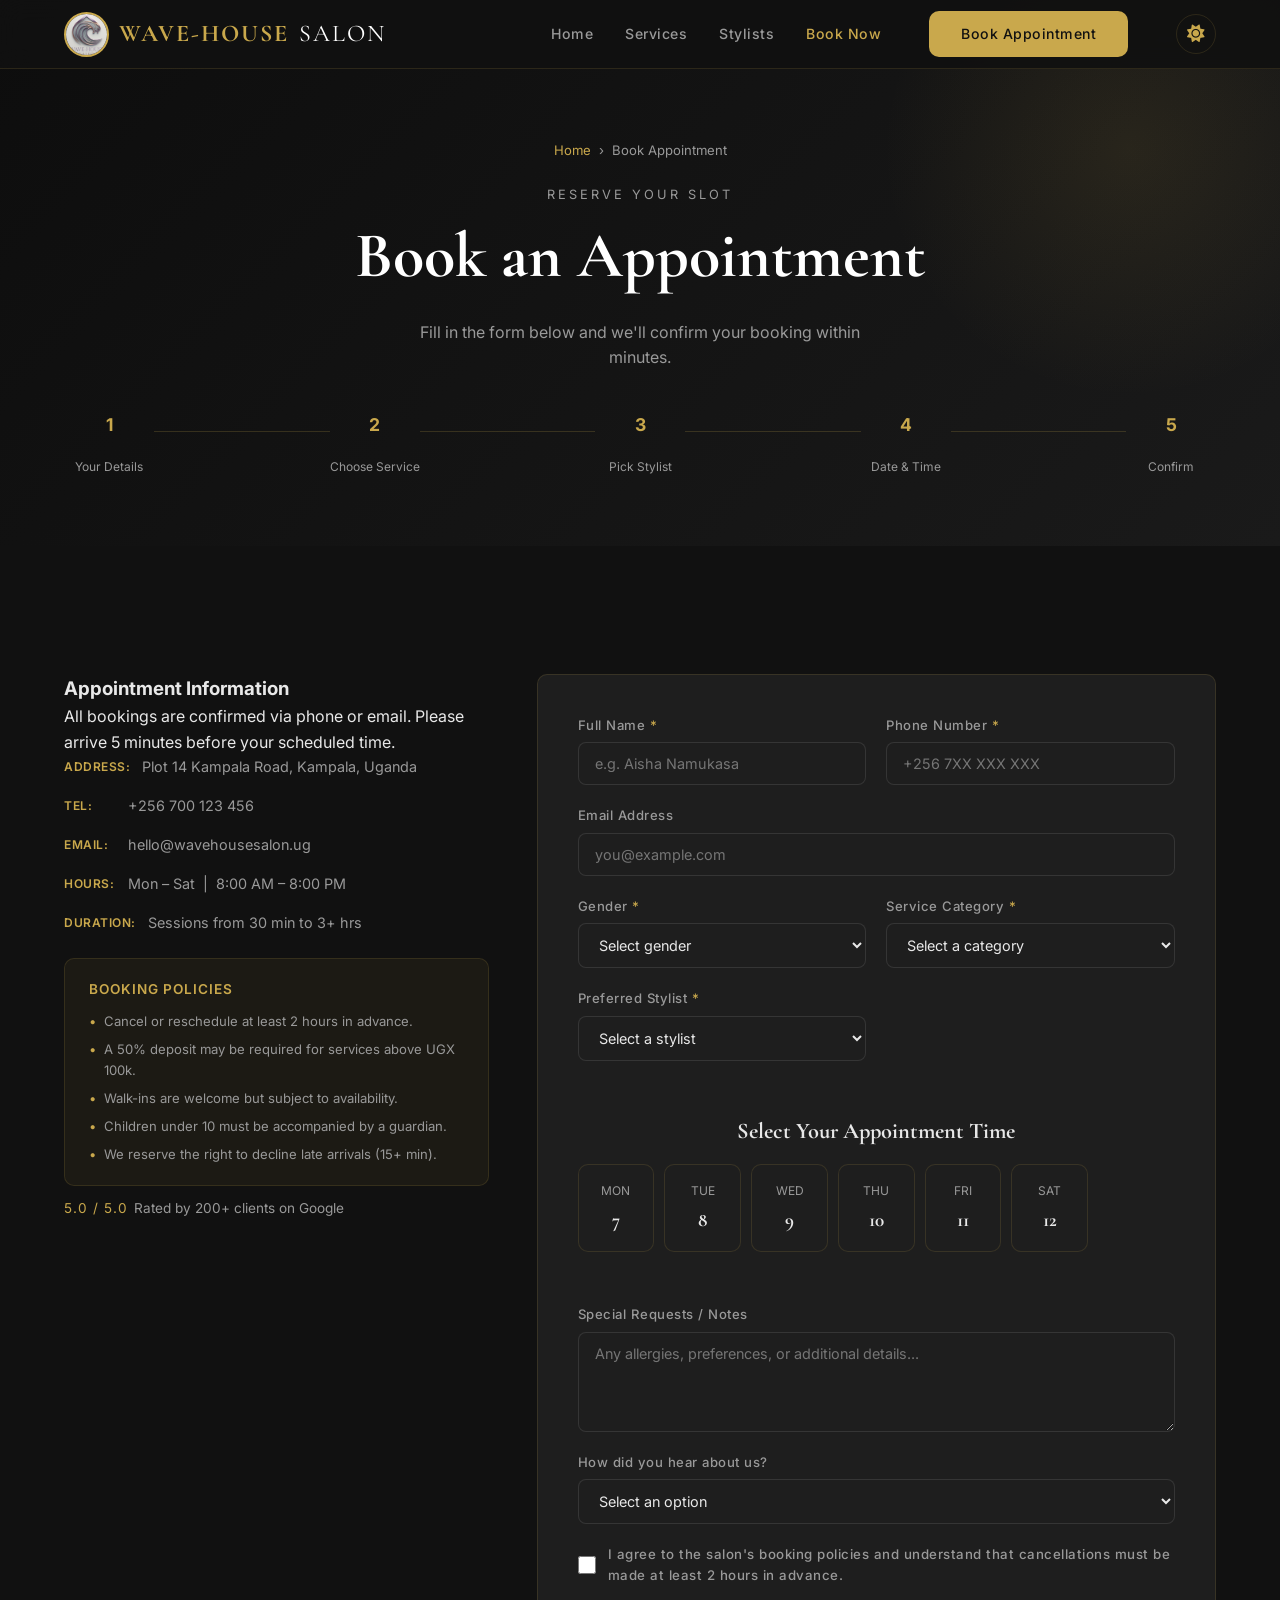
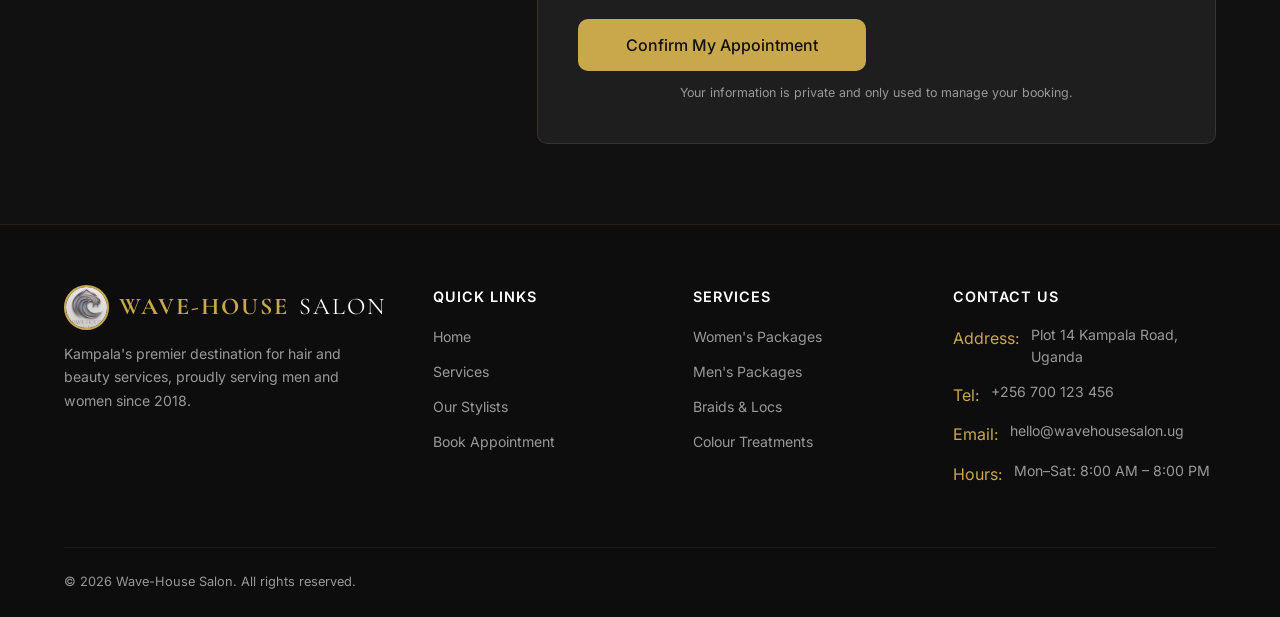
==== commit 80bfa382: "updating footer section" ====
--- a/booking.html
+++ b/booking.html
@@ -93,7 +93,7 @@
   <nav class="navbar" role="navigation" aria-label="Main navigation">
     <div class="container nav-inner">
       <a href="index.html" class="nav-logo">
-        <img src="logo.jpeg" alt="Wave-House Salon Logo">
+        <img src="assets/logo.jpeg" alt="Wave-House Salon Logo">
         WAVE-HOUSE<span>SALON</span>
       </a>
       <ul class="nav-links">
@@ -397,7 +397,7 @@
       <div class="footer-grid">
         <div class="footer-brand">
           <a href="index.html" class="nav-logo">
-            <img src="logo.jpeg" alt="Wave-House Salon Logo">
+            <img src="assets/logo.jpeg" alt="Wave-House Salon Logo">
             WAVE-HOUSE<span>SALON</span>
           </a>
           <p>Kampala's premier destination for hair and beauty services, proudly serving men and women since 2018.</p>
@@ -430,7 +430,6 @@
       </div>
       <div class="footer-bottom">
         <p>&copy; 2026 Wave-House Salon. All rights reserved.</p>
-        <p>Internet Technologies &amp; Web Programming 1 — Cavendish University Uganda</p>
       </div>
     </div>
   </footer>
--- a/style.css
+++ b/style.css
@@ -542,8 +542,8 @@
 }
 .stylist-placeholder {
   width: 100%;
-  height: 240px;
-  background: linear-gradient(135deg, #1a1510, #252015);
+  height: 350px;
+  background: var(--card-bg);
   display: flex;
   align-items: center;
   justify-content: center;
@@ -553,6 +553,16 @@
   color: var(--accent-color);
   letter-spacing: 2px;
   border-bottom: 1px solid rgba(177,151,196,0.15);
+  overflow: hidden;
+}
+.stylist-placeholder img {
+  width: 100%;
+  height: 100%;
+  object-fit: cover;
+  object-position: center;
+}
+#stylist-brian .stylist-placeholder img {
+  object-position: top;
 }
 .stylist-info { padding: 1.5rem; }
 .stylist-info h3 {
@@ -579,61 +589,6 @@
   margin-top: 0.75rem;
   font-size: 0.8rem;
   color: var(--muted-clr);
-}
-
-/* ===========================
-   PORTFOLIO GALLERY
-   =========================== */
-.gallery-grid {
-  display: grid;
-  grid-template-columns: repeat(auto-fill, minmax(280px, 1fr));
-  gap: 1.5rem;
-  margin-top: 3rem;
-}
-.gallery-item {
-  position: relative;
-  overflow: hidden;
-  border-radius: var(--radius);
-  aspect-ratio: 4 / 5;
-  background: var(--card-bg);
-  box-shadow: var(--shadow);
-  transition: var(--transition);
-}
-.gallery-item:hover {
-  transform: translateY(-5px);
-  box-shadow: 0 12px 40px rgba(0,0,0,0.3);
-}
-.gallery-item img {
-  width: 100%;
-  height: 100%;
-  object-fit: cover;
-  transition: transform 0.6s ease;
-}
-.gallery-item:hover img {
-  transform: scale(1.08);
-}
-.gallery-overlay {
-  position: absolute;
-  bottom: 0; left: 0; right: 0;
-  padding: 1.5rem;
-  background: linear-gradient(to top, rgba(0,0,0,0.8), transparent);
-  color: #fff;
-  opacity: 0;
-  transition: opacity 0.4s ease;
-}
-.gallery-item:hover .gallery-overlay {
-  opacity: 1;
-}
-.gallery-overlay h4 {
-  font-family: var(--font-head);
-  font-size: 1.25rem;
-  margin-bottom: 0.25rem;
-}
-.gallery-overlay p {
-  font-size: 0.8rem;
-  opacity: 0.8;
-  text-transform: uppercase;
-  letter-spacing: 1px;
 }
 
 /* ===========================
@@ -981,3 +936,79 @@
   border-bottom: 1px solid rgba(201,168,76,0.2);
   padding: 60px 0;
 }
+
+/* ===========================
+   HAIRSTYLE GALLERY
+   =========================== */
+.gallery-grid {
+  display: grid;
+  grid-template-columns: repeat(3, 1fr);
+  gap: 1.5rem;
+  margin-top: 2rem;
+}
+
+.gallery-card {
+  position: relative;
+  overflow: hidden;
+  border-radius: var(--radius);
+  background: var(--card-bg);
+  box-shadow: var(--shadow);
+  cursor: pointer;
+  margin: 0;
+}
+
+.gallery-card img {
+  width: 100%;
+  height: 350px;
+  object-fit: cover;
+  transition: transform 0.6s ease;
+}
+
+.gallery-card:hover img {
+  transform: scale(1.1);
+}
+
+.gallery-card figcaption {
+  position: absolute;
+  bottom: 0;
+  left: 0;
+  right: 0;
+  background: linear-gradient(transparent, rgba(0,0,0,0.8));
+  padding: 1.5rem;
+  color: #fff;
+  opacity: 0;
+  transform: translateY(20px);
+  transition: all 0.4s ease;
+}
+
+.gallery-card:hover figcaption {
+  opacity: 1;
+  transform: translateY(0);
+}
+
+.gallery-card h4 {
+  font-family: var(--font-head);
+  font-size: 1.2rem;
+  margin-bottom: 0.25rem;
+}
+
+.gallery-card p {
+  font-size: 0.8rem;
+  opacity: 0.8;
+}
+
+@media (max-width: 768px) {
+  .gallery-grid {
+    grid-template-columns: 1fr;
+  }
+}
+
+.gallery-heading {
+  font-family: var(--font-head);
+  font-size: 1.75rem;
+  color: var(--accent-color);
+  margin-bottom: 1.5rem;
+  border-bottom: 1px solid var(--border-clr);
+  padding-bottom: 0.5rem;
+  display: inline-block;
+}
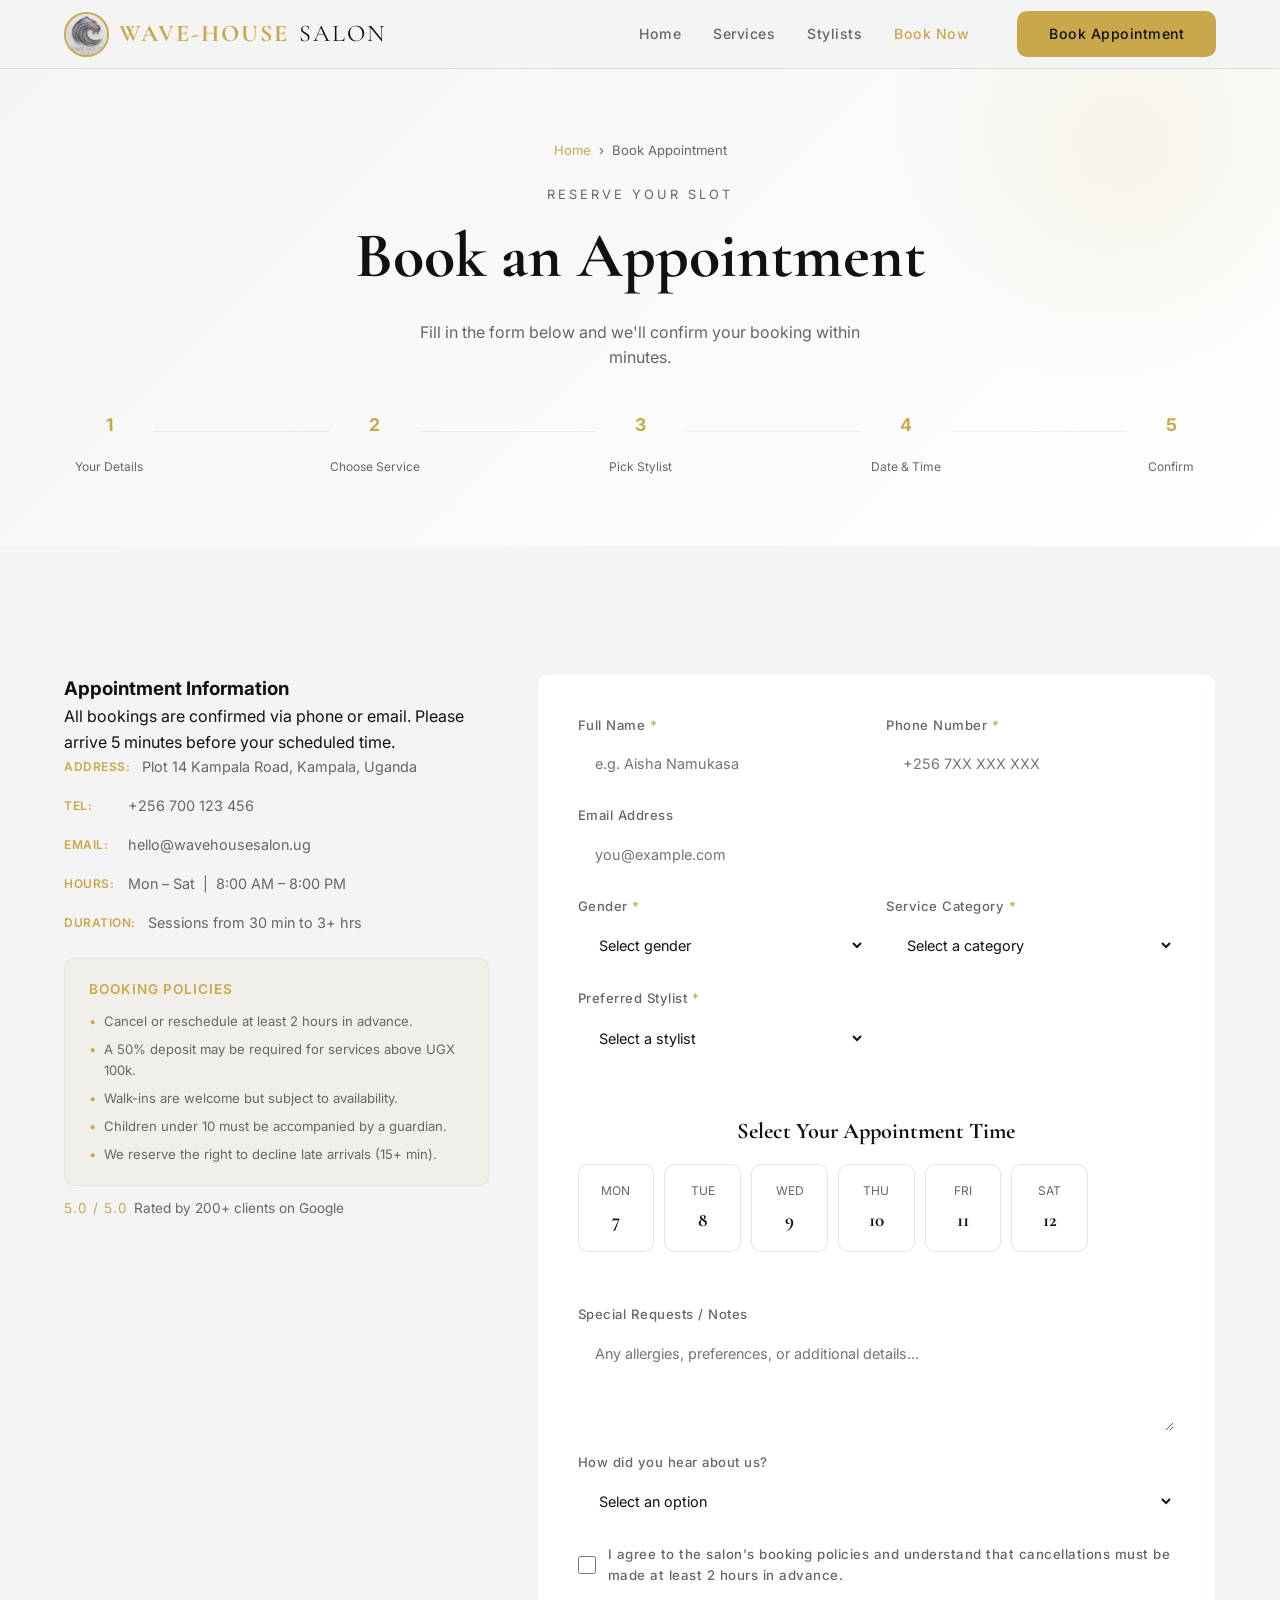
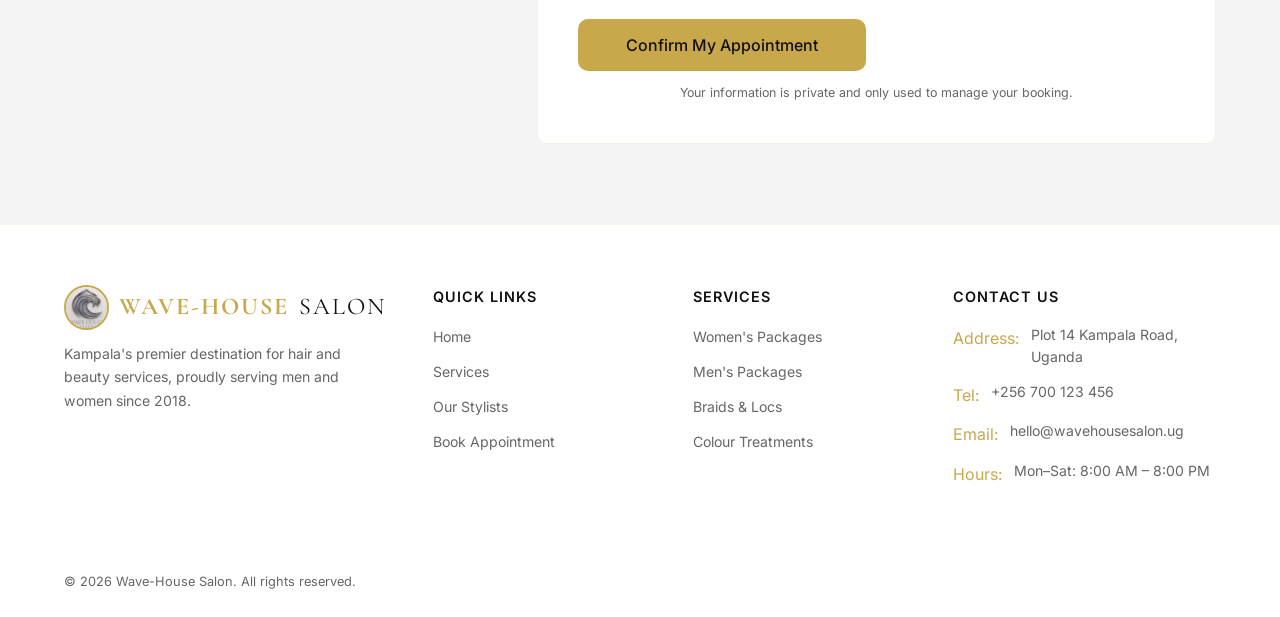
==== commit e192b7bd: "removing theme toggle and enforcing light mode" ====
--- a/booking.html
+++ b/booking.html
@@ -8,8 +8,7 @@
   <link rel="stylesheet" href="style.css" />
   <!-- Font Awesome for Icons -->
   <link rel="stylesheet" href="https://cdnjs.cloudflare.com/ajax/libs/font-awesome/6.0.0/css/all.min.css" />
-  <!-- Theme Switcher Script (Head inclusion prevents flash) -->
-  <script src="theme.js"></script>
+
   <style>
     /* Extra booking-page styles */
     .steps-row {
@@ -102,11 +101,7 @@
         <li><a href="stylists.html" id="nav-stylists">Stylists</a></li>
         <li><a href="booking.html" class="active" id="nav-booking">Book Now</a></li>
         <li><a href="booking.html" class="btn btn-gold nav-cta" id="nav-cta-btn">Book Appointment</a></li>
-        <li>
-          <button class="theme-toggle" id="theme-toggle" aria-label="Toggle Light/Dark Mode">
-            <i class="fas fa-moon"></i>
-          </button>
-        </li>
+
       </ul>
       <button class="hamburger" id="hamburger-btn" aria-label="Open menu" aria-expanded="false">
         <span></span><span></span><span></span>
--- a/style.css
+++ b/style.css
@@ -39,29 +39,7 @@
   --clr-dark3:   #e0e0e0;
 }
 
-[data-theme="dark"] {
-  --bg-color:     #111111;
-  --text-color:   #e8e8e8;
-  --accent-color: #c9a84c;
-  --card-bg:      #1e1e1e;
-  --nav-bg:       rgba(17,17,17,0.92);
-  --border-clr:   rgba(201,168,76,0.15);
-  --muted-clr:    #999999;
-  --shadow:       0 8px 32px rgba(0,0,0,0.45);
-
-  /* Section Backgrounds */
-  --hero-bg:     linear-gradient(135deg, #0d0d0d 0%, #1a1a1a 50%, #0f0e0b 100%);
-  --footer-bg:   #0d0d0d;
-  --header-bg:   linear-gradient(135deg, #0d0d0d, #1a1a1a);
-  --cta-bg:      linear-gradient(135deg, #1a1408, #1e1a0e);
-
-  /* Consistency variables */
-  --clr-white:   #ffffff;
-  --clr-card:    #1e1e1e;
-  --clr-muted:   #999999;
-  --clr-dark3:   #252525;
-  --clr-gold:    #c9a84c;
-}
+
 
 /* --- Reset --- */
 *, *::before, *::after { box-sizing: border-box; margin: 0; padding: 0; }
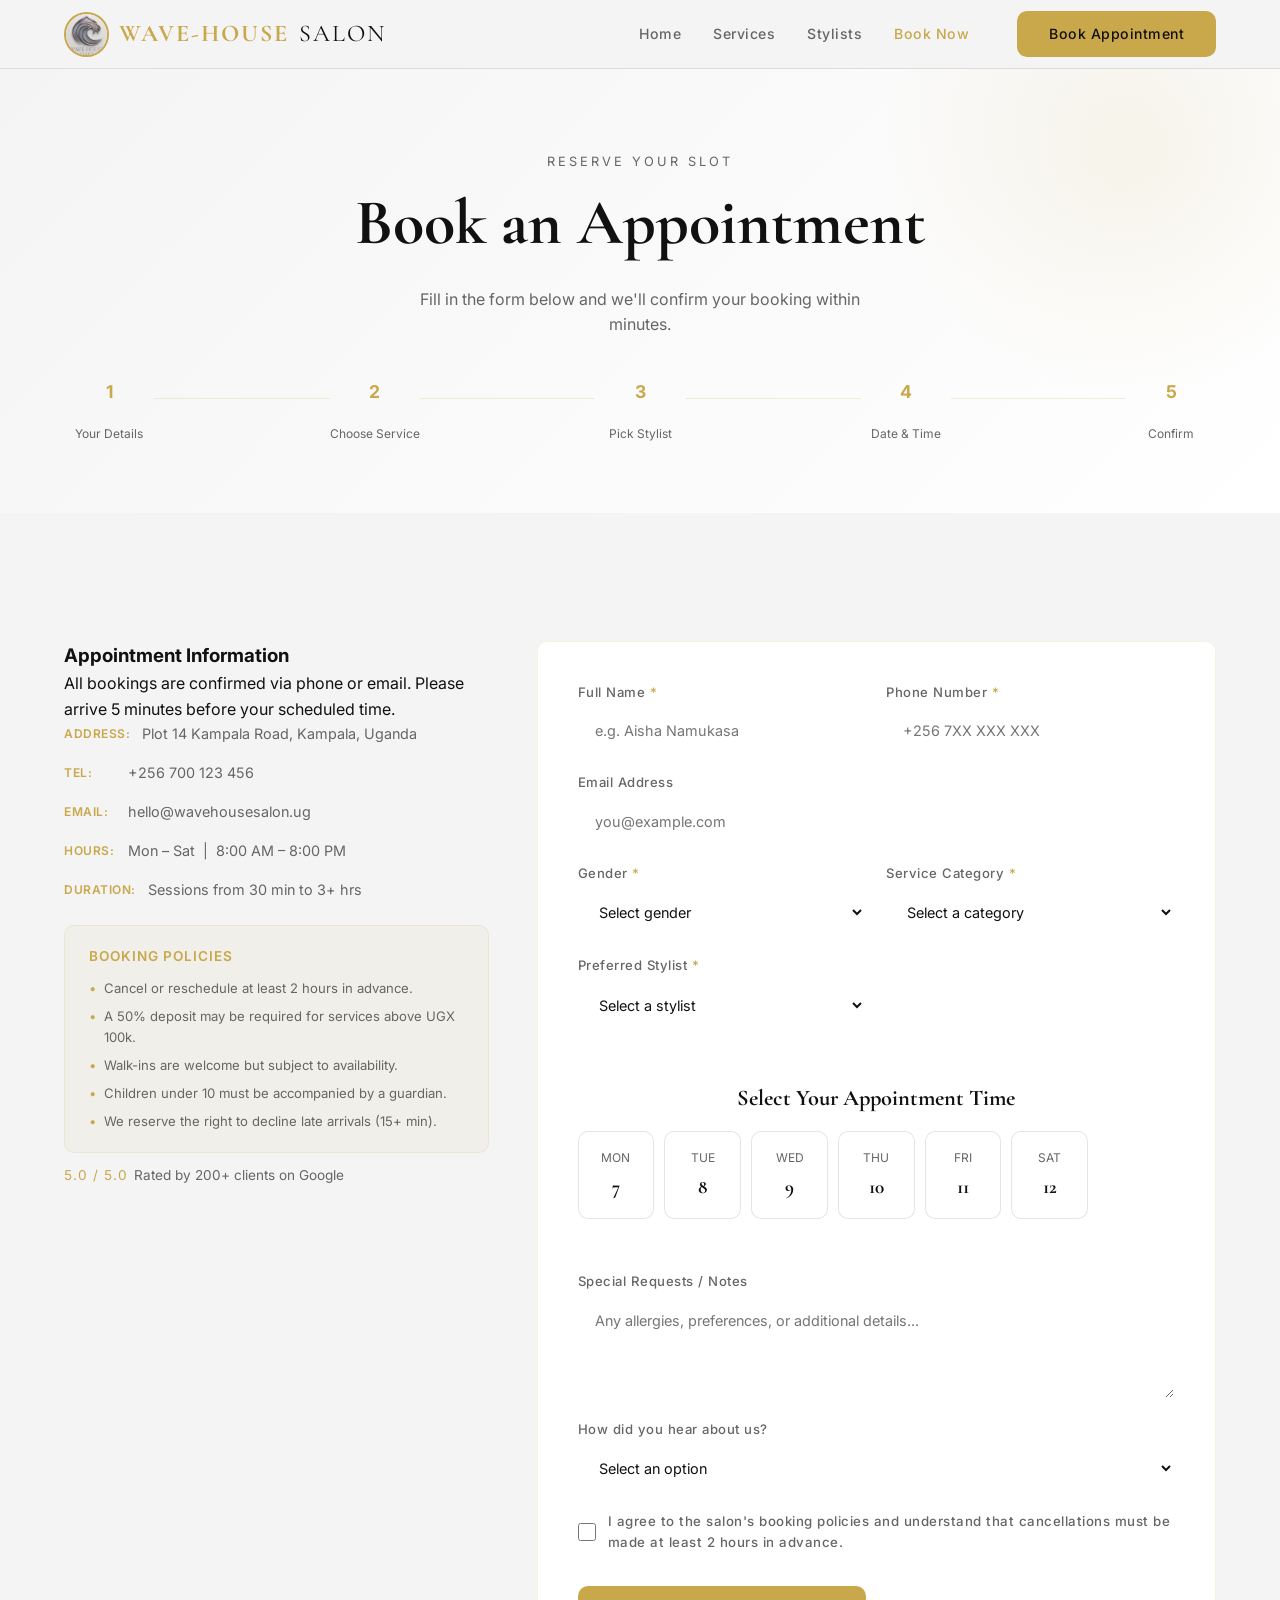
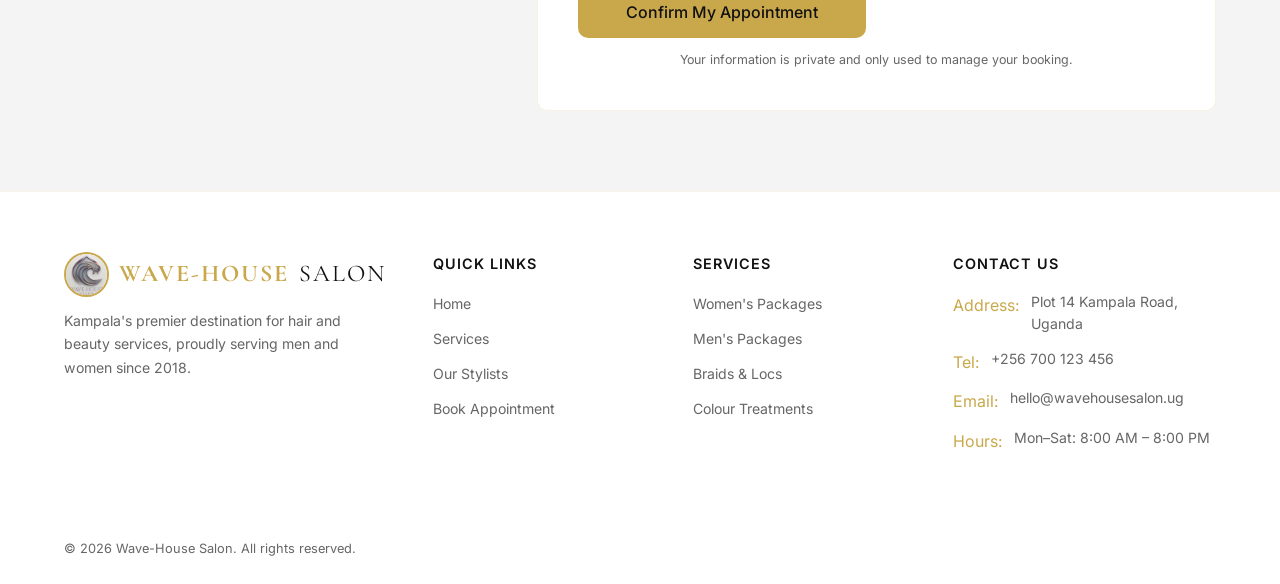
==== commit 487b63a6: "utilizing space on the pages" ====
--- a/booking.html
+++ b/booking.html
@@ -120,11 +120,7 @@
   <!-- PAGE HEADER -->
   <header class="page-header" id="page-header">
     <div class="container">
-      <nav class="breadcrumb" aria-label="Breadcrumb">
-        <a href="index.html">Home</a>
-        <span>›</span>
-        <span>Book Appointment</span>
-      </nav>
+
       <p class="section-label">Reserve Your Slot</p>
       <h1>Book an Appointment</h1>
       <p>Fill in the form below and we'll confirm your booking within minutes.</p>
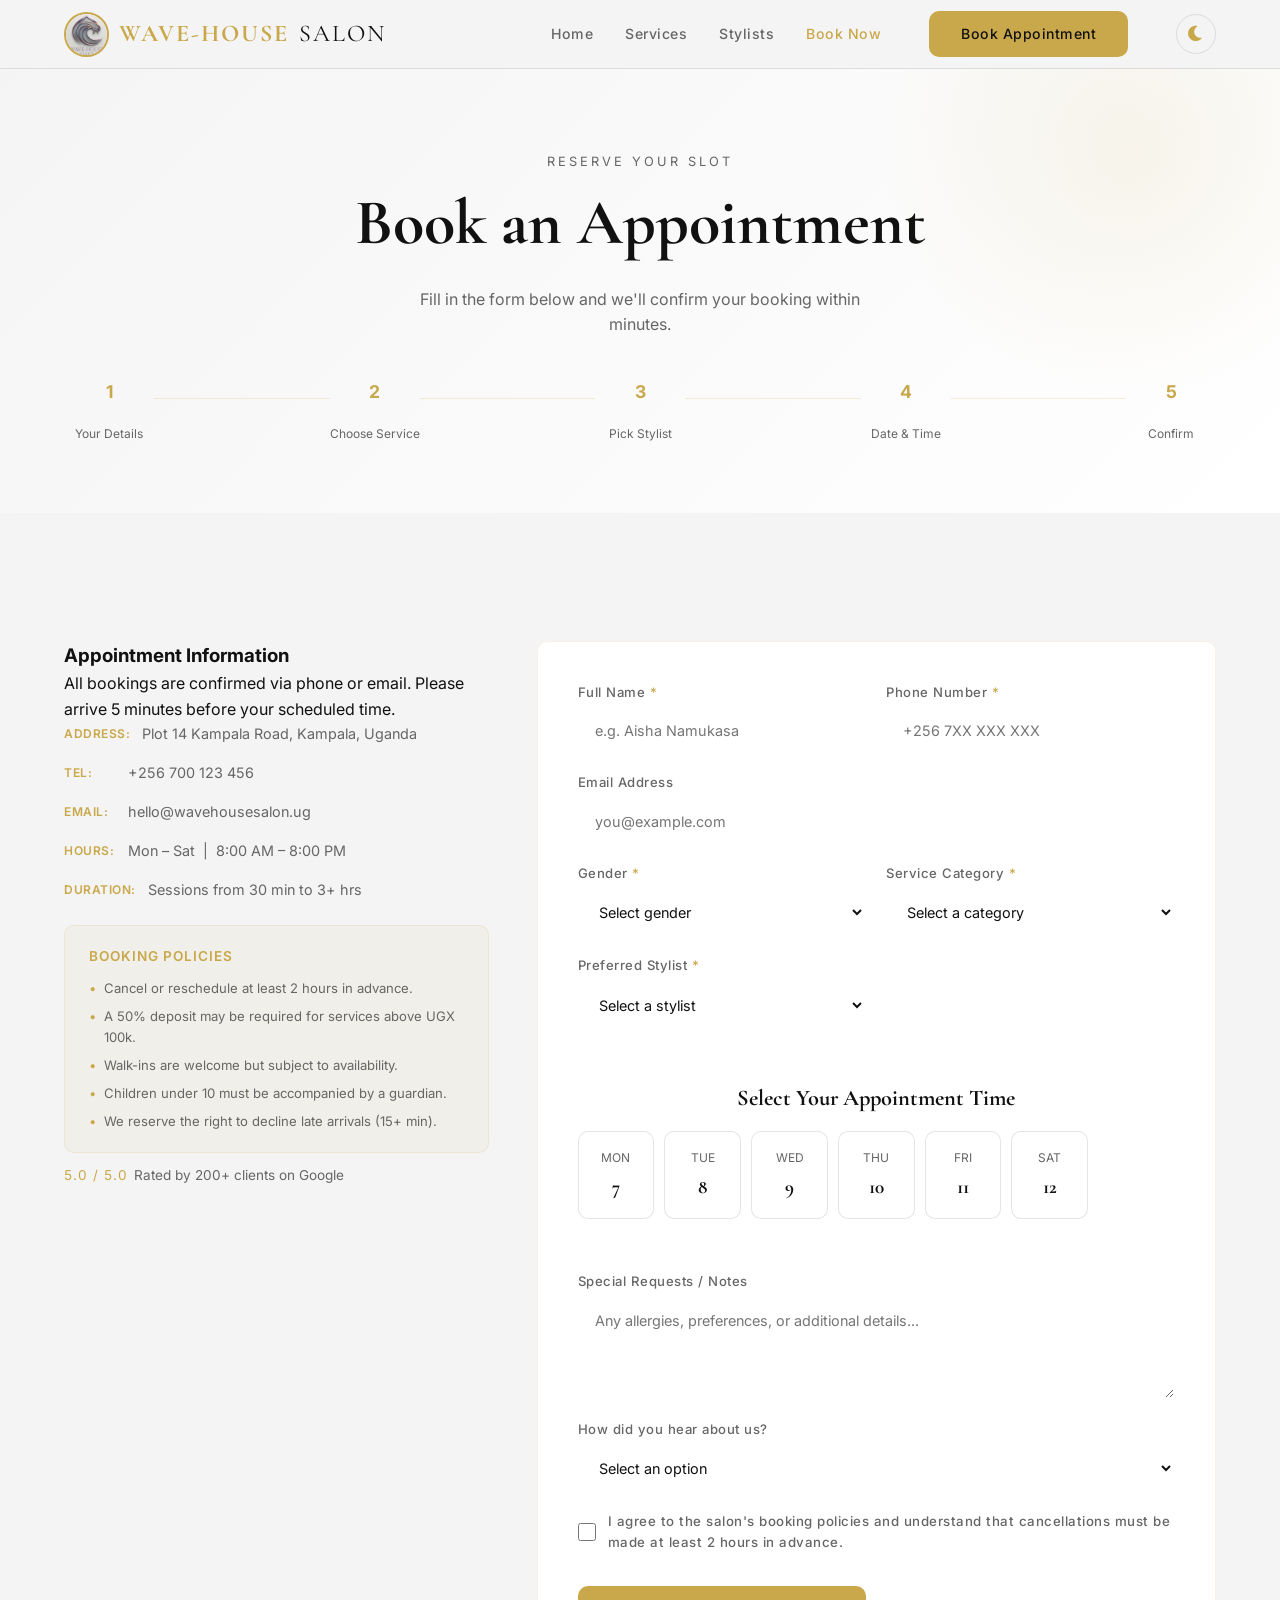
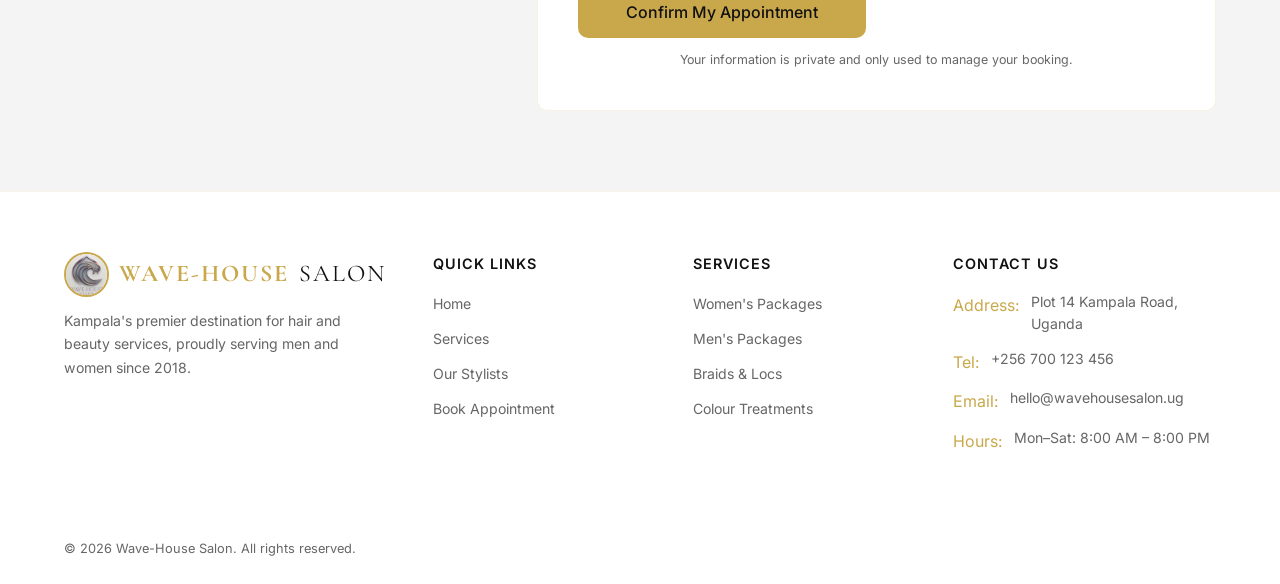
==== commit c2202e73: "adding the darkmode and lightmode toggle feature" ====
--- a/booking.html
+++ b/booking.html
@@ -8,7 +8,8 @@
   <link rel="stylesheet" href="style.css" />
   <!-- Font Awesome for Icons -->
   <link rel="stylesheet" href="https://cdnjs.cloudflare.com/ajax/libs/font-awesome/6.0.0/css/all.min.css" />
-
+  <!-- Theme Switcher Script (Head inclusion prevents flash) -->
+  <script src="theme.js"></script>
   <style>
     /* Extra booking-page styles */
     .steps-row {
@@ -102,6 +103,11 @@
         <li><a href="booking.html" class="active" id="nav-booking">Book Now</a></li>
         <li><a href="booking.html" class="btn btn-gold nav-cta" id="nav-cta-btn">Book Appointment</a></li>
 
+        <li>
+          <button class="theme-toggle" id="theme-toggle" aria-label="Toggle Light/Dark Mode">
+            <i class="fas fa-moon"></i>
+          </button>
+        </li>
       </ul>
       <button class="hamburger" id="hamburger-btn" aria-label="Open menu" aria-expanded="false">
         <span></span><span></span><span></span>
--- a/style.css
+++ b/style.css
@@ -38,8 +38,29 @@
   --clr-muted:   #666666;
   --clr-dark3:   #e0e0e0;
 }
-
-
+[data-theme="dark"] {
+  --bg-color:     #111111;
+  --text-color:   #e8e8e8;
+  --accent-color: #c9a84c;
+  --card-bg:      #1e1e1e;
+  --nav-bg:       rgba(17,17,17,0.92);
+  --border-clr:   rgba(201,168,76,0.15);
+  --muted-clr:    #999999;
+  --shadow:       0 8px 32px rgba(0,0,0,0.45);
+
+  /* Section Backgrounds */
+  --hero-bg:     linear-gradient(135deg, #0d0d0d 0%, #1a1a1a 50%, #0f0e0b 100%);
+  --footer-bg:   #0d0d0d;
+  --header-bg:   linear-gradient(135deg, #0d0d0d, #1a1a1a);
+  --cta-bg:      linear-gradient(135deg, #1a1408, #1e1a0e);
+
+  /* Consistency variables */
+  --clr-white:   #ffffff;
+  --clr-card:    #1e1e1e;
+  --clr-muted:   #999999;
+  --clr-dark3:   #252525;
+  --clr-gold:    #c9a84c;
+}
 
 /* --- Reset --- */
 *, *::before, *::after { box-sizing: border-box; margin: 0; padding: 0; }
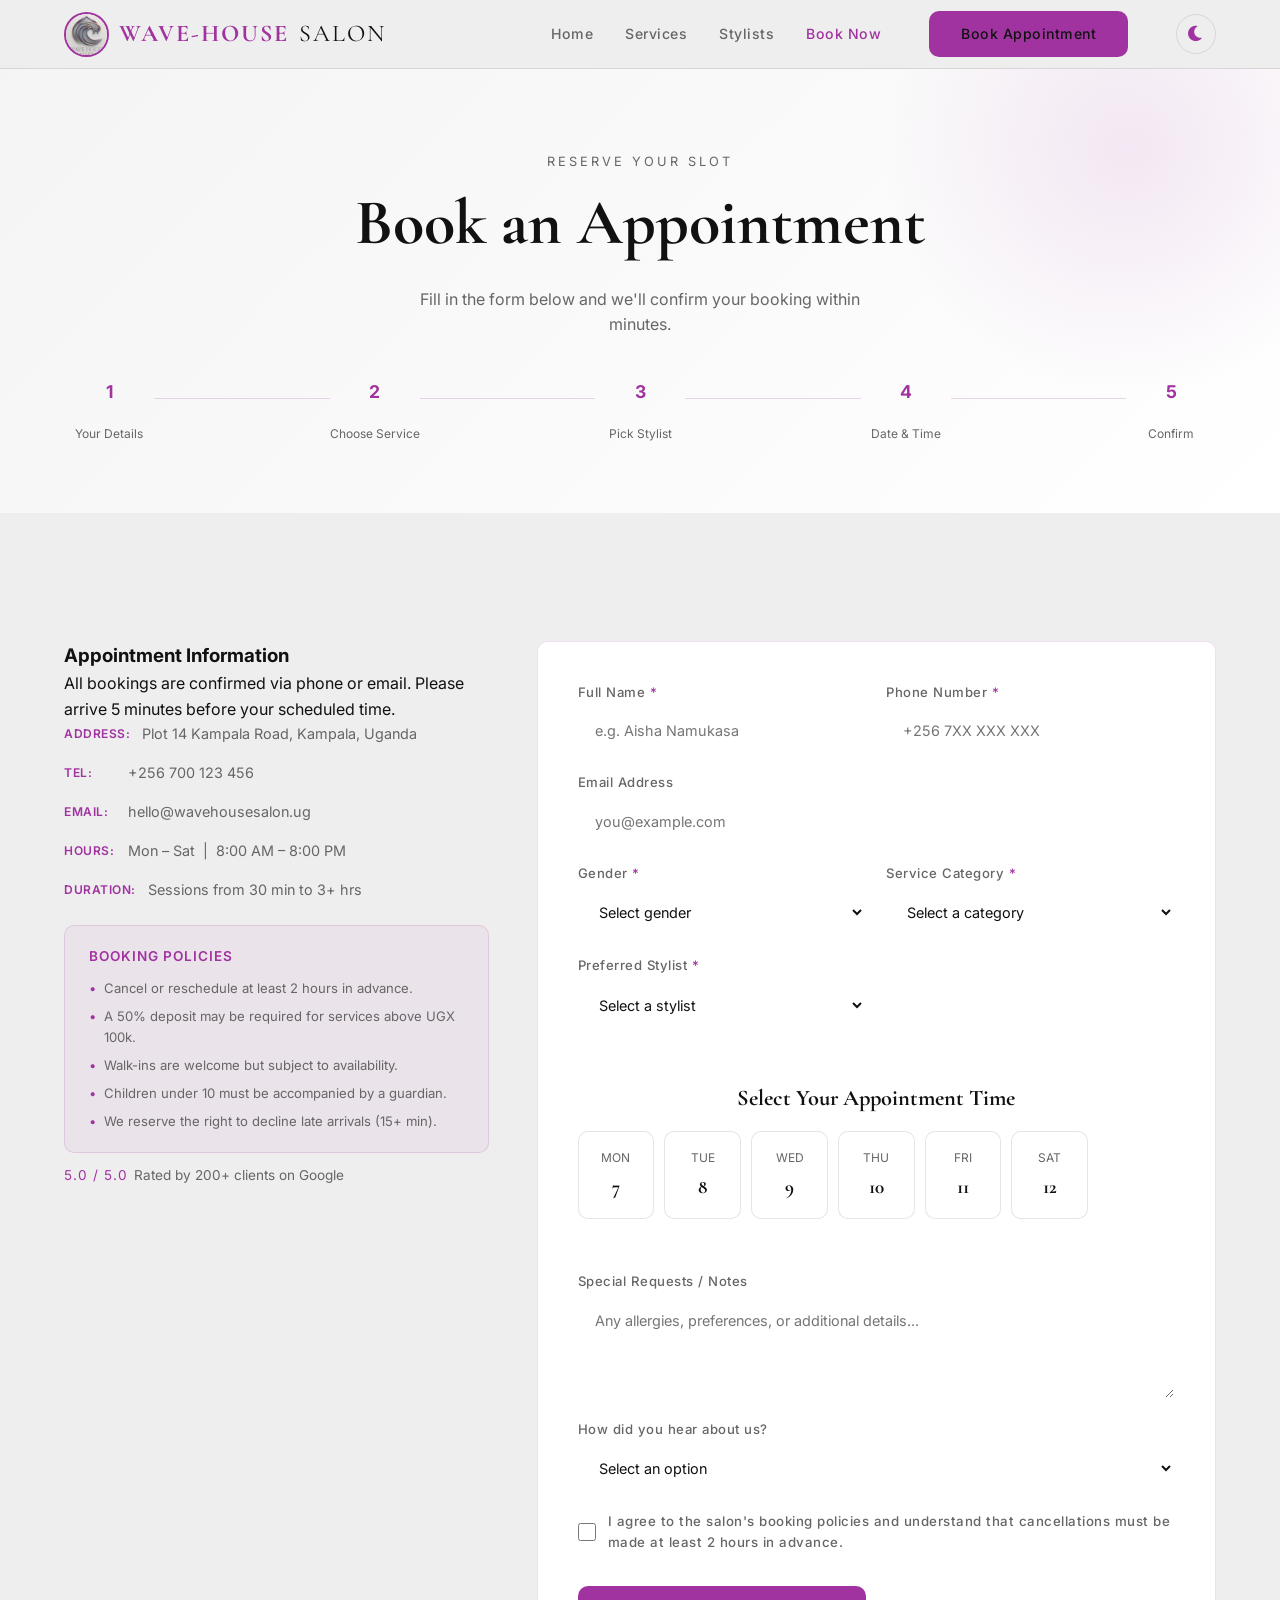
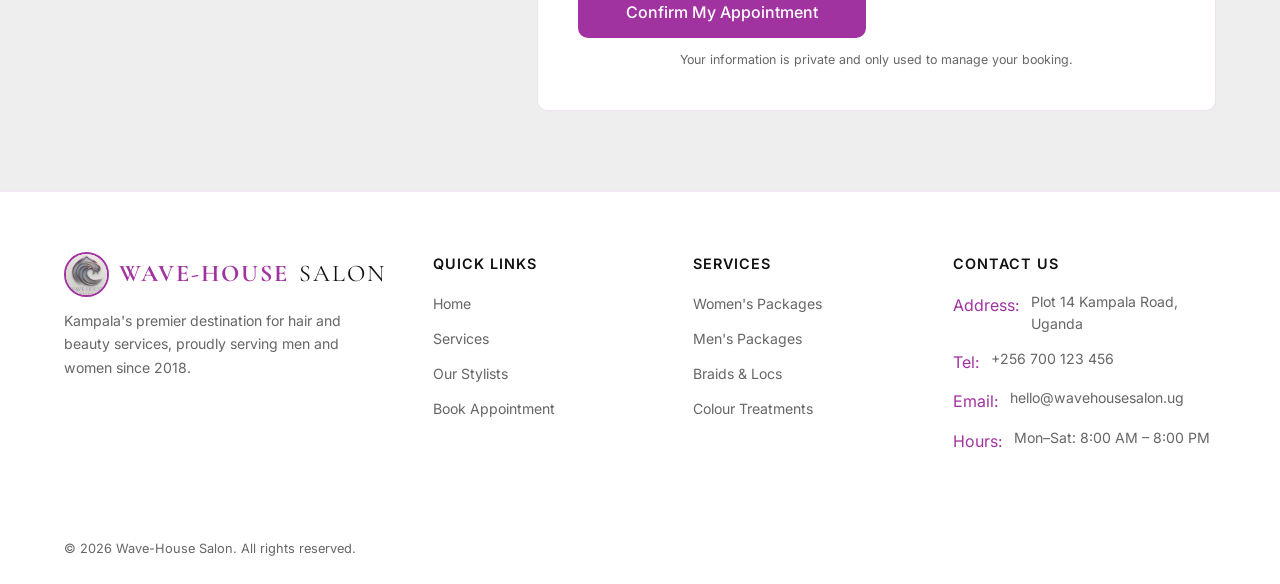
==== commit d89b4d40: "adjusting the website theme color" ====
--- a/booking.html
+++ b/booking.html
@@ -39,13 +39,13 @@
     .step-line {
       flex: 1;
       height: 1px;
-      background: rgba(201,168,76,0.2);
+      background: rgba(161, 51, 161, 0.2);
       min-width: 30px;
       margin-bottom: 1.5rem;
     }
     .policy-box {
-      background: rgba(201,168,76,0.06);
-      border: 1px solid rgba(201,168,76,0.15);
+      background: rgba(161, 51, 161, 0.06);
+      border: 1px solid rgba(161, 51, 161, 0.15);
       border-radius: var(--radius);
       padding: 1.25rem 1.5rem;
       margin-top: 1.5rem;
@@ -101,7 +101,7 @@
         <li><a href="services.html" id="nav-services">Services</a></li>
         <li><a href="stylists.html" id="nav-stylists">Stylists</a></li>
         <li><a href="booking.html" class="active" id="nav-booking">Book Now</a></li>
-        <li><a href="booking.html" class="btn btn-gold nav-cta" id="nav-cta-btn">Book Appointment</a></li>
+        <li><a href="booking.html" class="btn btn-purple nav-cta" id="nav-cta-btn">Book Appointment</a></li>
 
         <li>
           <button class="theme-toggle" id="theme-toggle" aria-label="Toggle Light/Dark Mode">
@@ -120,7 +120,7 @@
     <a href="services.html">Services</a>
     <a href="stylists.html">Stylists</a>
     <a href="booking.html">Book Now</a>
-    <a href="booking.html" class="btn btn-gold" style="text-align:center;margin-top:0.5rem;">Book Appointment</a>
+    <a href="booking.html" class="btn btn-purple" style="text-align:center;margin-top:0.5rem;">Book Appointment</a>
   </div>
 
   <!-- PAGE HEADER -->
@@ -256,7 +256,7 @@
 
               <!-- Gender -->
               <div class="form-group" id="group-gender">
-                <label for="gender">Gender <span style="color:var(--clr-gold)">*</span></label>
+                <label for="gender">Gender <span style="color:var(--clr-purple)">*</span></label>
                 <select id="gender" name="gender" required>
                   <option value="" disabled selected>Select gender</option>
                   <option value="female">Female</option>
@@ -267,7 +267,7 @@
 
               <!-- Service Category -->
               <div class="form-group" id="group-category">
-                <label for="service-category">Service Category <span style="color:var(--clr-gold)">*</span></label>
+                <label for="service-category">Service Category <span style="color:var(--clr-purple)">*</span></label>
                 <select id="service-category" name="service-category" required>
                   <option value="" disabled selected>Select a category</option>
                   <optgroup label="Women's Services">
@@ -293,7 +293,7 @@
 
               <!-- Preferred Stylist -->
               <div class="form-group" id="group-stylist">
-                <label for="stylist">Preferred Stylist <span style="color:var(--clr-gold)">*</span></label>
+                <label for="stylist">Preferred Stylist <span style="color:var(--clr-purple)">*</span></label>
                 <select id="stylist" name="stylist" required>
                   <option value="" disabled selected>Select a stylist</option>
                   <option value="amara-nakato">Amara Nakato — Senior Stylist (Women's)</option>
@@ -356,7 +356,7 @@
                   id="terms"
                   name="terms"
                   required
-                  style="width:18px;height:18px;accent-color:var(--clr-gold);flex-shrink:0;"
+                  style="width:18px;height:18px;accent-color:var(--clr-purple);flex-shrink:0;"
                 />
                 <label for="terms" style="font-size:0.83rem;color:var(--clr-muted);cursor:pointer;">
                   I agree to the salon's booking policies and understand that cancellations must be made at least 2 hours in advance.
@@ -365,7 +365,7 @@
 
               <!-- Submit -->
               <div class="form-col-2" style="grid-column:span 1;">
-                <button type="submit" class="btn btn-gold form-submit" id="submit-btn">
+                <button type="submit" class="btn btn-purple form-submit" id="submit-btn">
                   Confirm My Appointment
                 </button>
               </div>
--- a/style.css
+++ b/style.css
@@ -9,16 +9,16 @@
 /* --- CSS Custom Properties --- */
 :root {
   /* Default: Light Mode */
-  --bg-color:     #f4f4f4;
+  --bg-color:     #eeeeee;
   --text-color:   #111111;
-  --accent-color: #c9a84c;
+  --accent-color: #a133a1;
   --card-bg:      #ffffff;
-  --nav-bg:       rgba(244, 244, 244, 0.95);
+  --nav-bg:       rgba(238, 238, 238, 0.95);
   --border-clr:   rgba(0,0,0,0.1);
   --muted-clr:    #666666;
   
-  --clr-gold:    #c9a84c;
-  --clr-gold-lt: #e2c97e;
+  --clr-purple:    #a133a1;
+  --clr-purple-lt: #c247c2;
   --radius:      10px;
   --shadow:      0 8px 32px rgba(0,0,0,0.1);
   --transition:  0.4s ease;
@@ -41,10 +41,10 @@
 [data-theme="dark"] {
   --bg-color:     #111111;
   --text-color:   #e8e8e8;
-  --accent-color: #c9a84c;
+  --accent-color: #a133a1;
   --card-bg:      #1e1e1e;
   --nav-bg:       rgba(17,17,17,0.92);
-  --border-clr:   rgba(201,168,76,0.15);
+  --border-clr:   rgba(161, 51, 161,0.15);
   --muted-clr:    #999999;
   --shadow:       0 8px 32px rgba(0,0,0,0.45);
 
@@ -52,14 +52,14 @@
   --hero-bg:     linear-gradient(135deg, #0d0d0d 0%, #1a1a1a 50%, #0f0e0b 100%);
   --footer-bg:   #0d0d0d;
   --header-bg:   linear-gradient(135deg, #0d0d0d, #1a1a1a);
-  --cta-bg:      linear-gradient(135deg, #1a1408, #1e1a0e);
+  --cta-bg:      linear-gradient(135deg, #1a0e1a, #1e0e1e);
 
   /* Consistency variables */
   --clr-white:   #ffffff;
   --clr-card:    #1e1e1e;
   --clr-muted:   #999999;
   --clr-dark3:   #252525;
-  --clr-gold:    #c9a84c;
+  --clr-purple:  #a133a1;
 }
 
 /* --- Reset --- */
@@ -81,7 +81,7 @@
 .container  { width: 90%; max-width: var(--max-w); margin: 0 auto; }
 .section    { padding: 80px 0; }
 .section-sm { padding: 50px 0; }
-.text-gold  { color: var(--accent-color); }
+.text-purple  { color: var(--accent-color); }
 .text-center{ text-align: center; }
 .mt-1 { margin-top: 0.5rem; }
 .mt-2 { margin-top: 1rem;   }
@@ -120,11 +120,11 @@
   transition: var(--transition);
   border: none;
 }
-.btn-gold {
+.btn-purple {
   background: var(--accent-color);
-  color: #111;
-}
-.btn-gold:hover { background: var(--clr-gold-lt); transform: translateY(-2px); }
+  color: #fff;
+}
+.btn-purple:hover { background: var(--clr-purple-lt); transform: translateY(-2px); }
 .btn-outline {
   background: transparent;
   border: 1.5px solid var(--accent-color);
@@ -233,7 +233,7 @@
   position: fixed;
   top: 68px; left: 0; right: 0;
   background: var(--bg-color);
-  border-top: 1px solid rgba(201,168,76,0.15);
+  border-top: 1px solid rgba(161, 51, 161,0.15);
   padding: 1.5rem 2rem;
   z-index: 999;
   flex-direction: column;
@@ -455,6 +455,8 @@
   border-radius: var(--radius);
   overflow: hidden;
   transition: var(--transition);
+  display: flex;
+  flex-direction: column;
 }
 .service-pkg-card:hover {
   border-color: rgba(177,151,196,0.45);
@@ -494,7 +496,12 @@
   font-family: var(--font-body); 
   opacity: 0.85;
 }
-.pkg-body { padding: 1.75rem; }
+.pkg-body { 
+  padding: 1.75rem; 
+  display: flex;
+  flex-direction: column;
+  flex: 1;
+}
 .pkg-features { display: flex; flex-direction: column; gap: 0.65rem; margin-bottom: 1.5rem; }
 .pkg-features li {
   font-size: 0.9rem;
@@ -504,6 +511,9 @@
   gap: 0.5rem;
 }
 .pkg-features li::before { content: '✓'; color: var(--accent-color); font-weight: 700; }
+.pkg-body .btn {
+  margin-top: auto;
+}
 .pkg-badge {
   display: inline-block;
   color: var(--accent-color);
@@ -621,7 +631,7 @@
 }
 .booking-form-card {
   background: var(--card-bg);
-  border: 1px solid rgba(201,168,76,0.15);
+  border: 1px solid rgba(161, 51, 161,0.15);
   border-radius: var(--radius);
   padding: 2.5rem;
 }
@@ -665,7 +675,7 @@
    =========================== */
 .footer {
   background: var(--footer-bg);
-  border-top: 1px solid rgba(201,168,76,0.12);
+  border-top: 1px solid rgba(161, 51, 161,0.12);
   padding: 60px 0 0;
 }
 .footer-grid {
@@ -713,7 +723,7 @@
   position: absolute;
   top: -100px; right: -100px;
   width: 500px; height: 500px;
-  background: radial-gradient(circle, rgba(201,168,76,0.1) 0%, transparent 70%);
+  background: radial-gradient(circle, rgba(161, 51, 161,0.1) 0%, transparent 70%);
 }
 .page-header h1 {
   font-family: var(--font-head);
@@ -735,8 +745,8 @@
 /* Success Message */
 .success-msg {
   display: none;
-  background: rgba(201,168,76,0.1);
-  border: 1px solid rgba(201,168,76,0.35);
+  background: rgba(161, 51, 161,0.1);
+  border: 1px solid rgba(161, 51, 161,0.35);
   border-radius: var(--radius);
   padding: 1.25rem;
   color: var(--accent-color);
@@ -931,8 +941,8 @@
 /* --- CTA Strip --- */
 .cta-strip {
   background: var(--cta-bg);
-  border-top: 1px solid rgba(201,168,76,0.2);
-  border-bottom: 1px solid rgba(201,168,76,0.2);
+  border-top: 1px solid rgba(161, 51, 161, 0.2);
+  border-bottom: 1px solid rgba(161, 51, 161, 0.2);
   padding: 60px 0;
 }
 
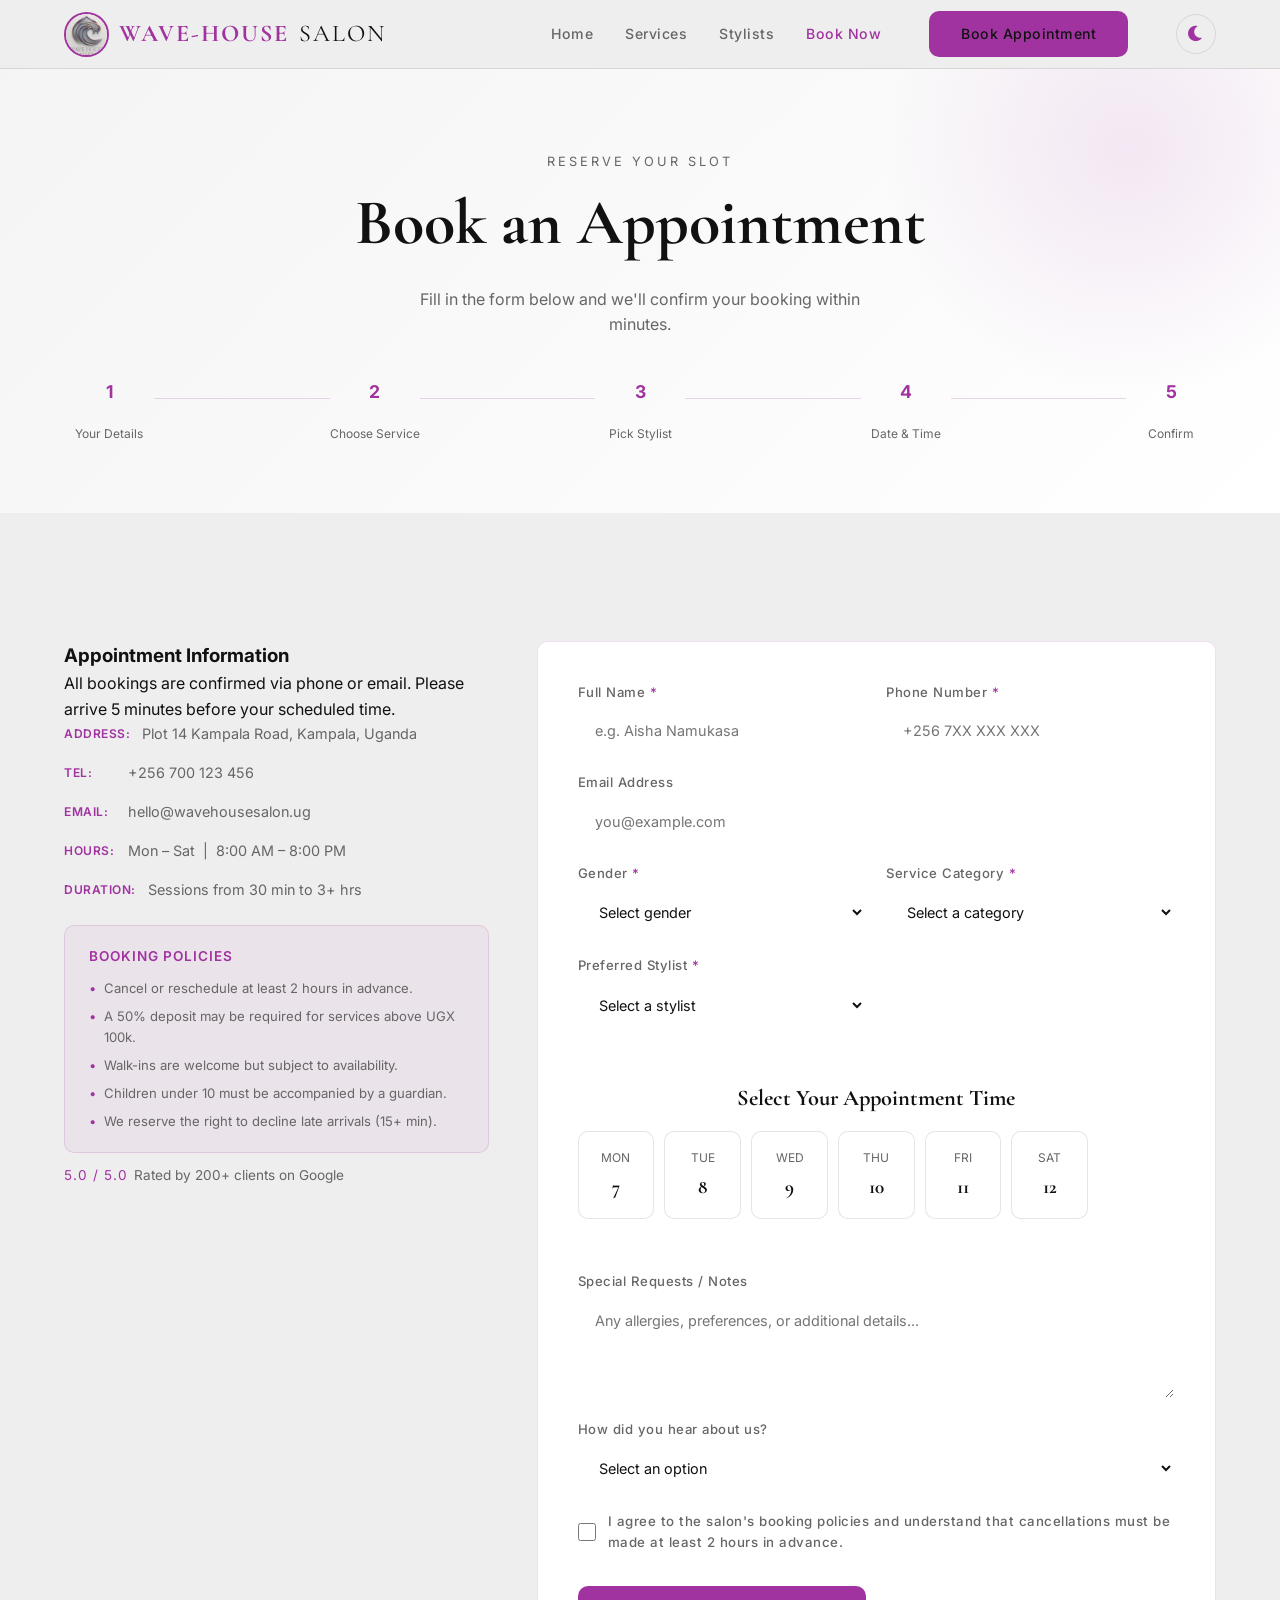
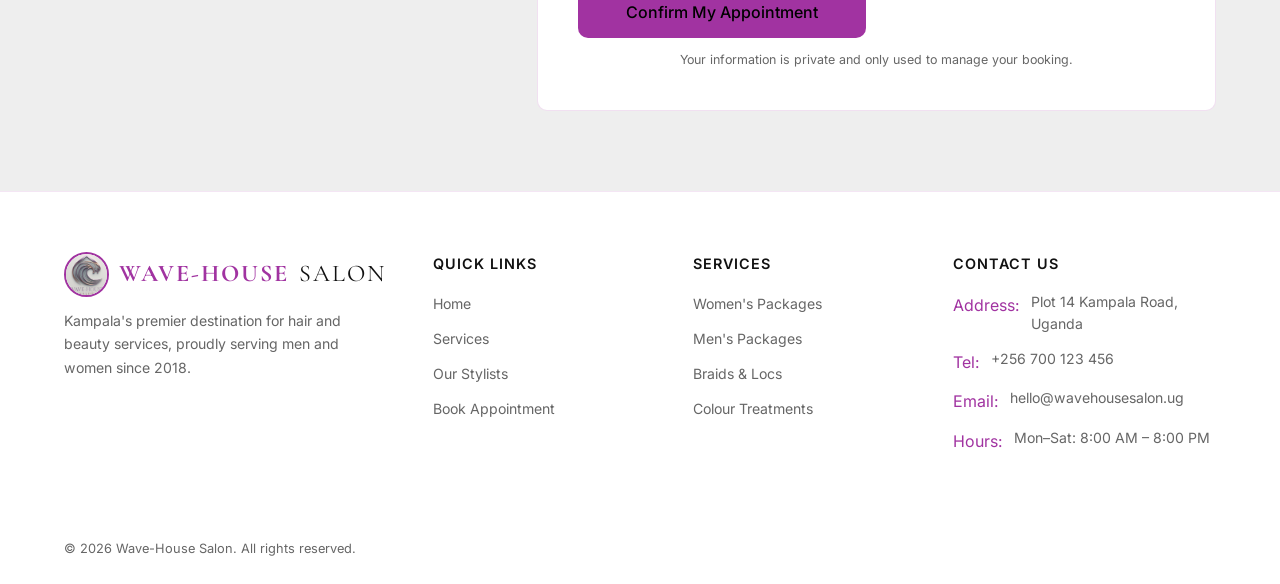
==== commit 843081b6: "added Global Colour and Root Touch-Up services" ====
--- a/booking.html
+++ b/booking.html
@@ -274,6 +274,8 @@
                     <option value="wash-blowout">Wash &amp; Blowout — UGX 45,000</option>
                     <option value="colour-highlights">Colour &amp; Highlights — UGX 120,000</option>
                     <option value="balayage">Balayage &amp; Ombré — UGX 160,000</option>
+                    <option value="global-colour">Global Colour (Full Tint) — UGX 100,000</option>
+                    <option value="root-touchup">Root Touch-Up — UGX 70,000</option>
                     <option value="box-braids">Box Braids — UGX 80,000</option>
                     <option value="knotless-braids">Knotless Braids — UGX 100,000</option>
                     <option value="weave-install">Weave Installation — UGX 90,000</option>
--- a/style.css
+++ b/style.css
@@ -122,7 +122,7 @@
 }
 .btn-purple {
   background: var(--accent-color);
-  color: #fff;
+  color: #000;
 }
 .btn-purple:hover { background: var(--clr-purple-lt); transform: translateY(-2px); }
 .btn-outline {
@@ -763,11 +763,12 @@
   margin-top: 2rem;
   margin-bottom: 2.5rem;
 }
+/* Interactive Filter Buttons */
 .filter-btn {
-  background: var(--card-bg);
-  border: 1px solid rgba(255,255,255,0.08);
+  background: transparent;
+  border: 1px solid var(--border-clr);
   border-radius: 50px;
-  color: var(--muted-clr);
+  color: var(--text-color);
   font-family: var(--font-body);
   font-size: 0.85rem;
   padding: 0.5rem 1.25rem;
@@ -776,7 +777,7 @@
 }
 .filter-btn.active, .filter-btn:hover {
   background: var(--accent-color);
-  color: #111;
+  color: #000;
   border-color: var(--accent-color);
 }
 
